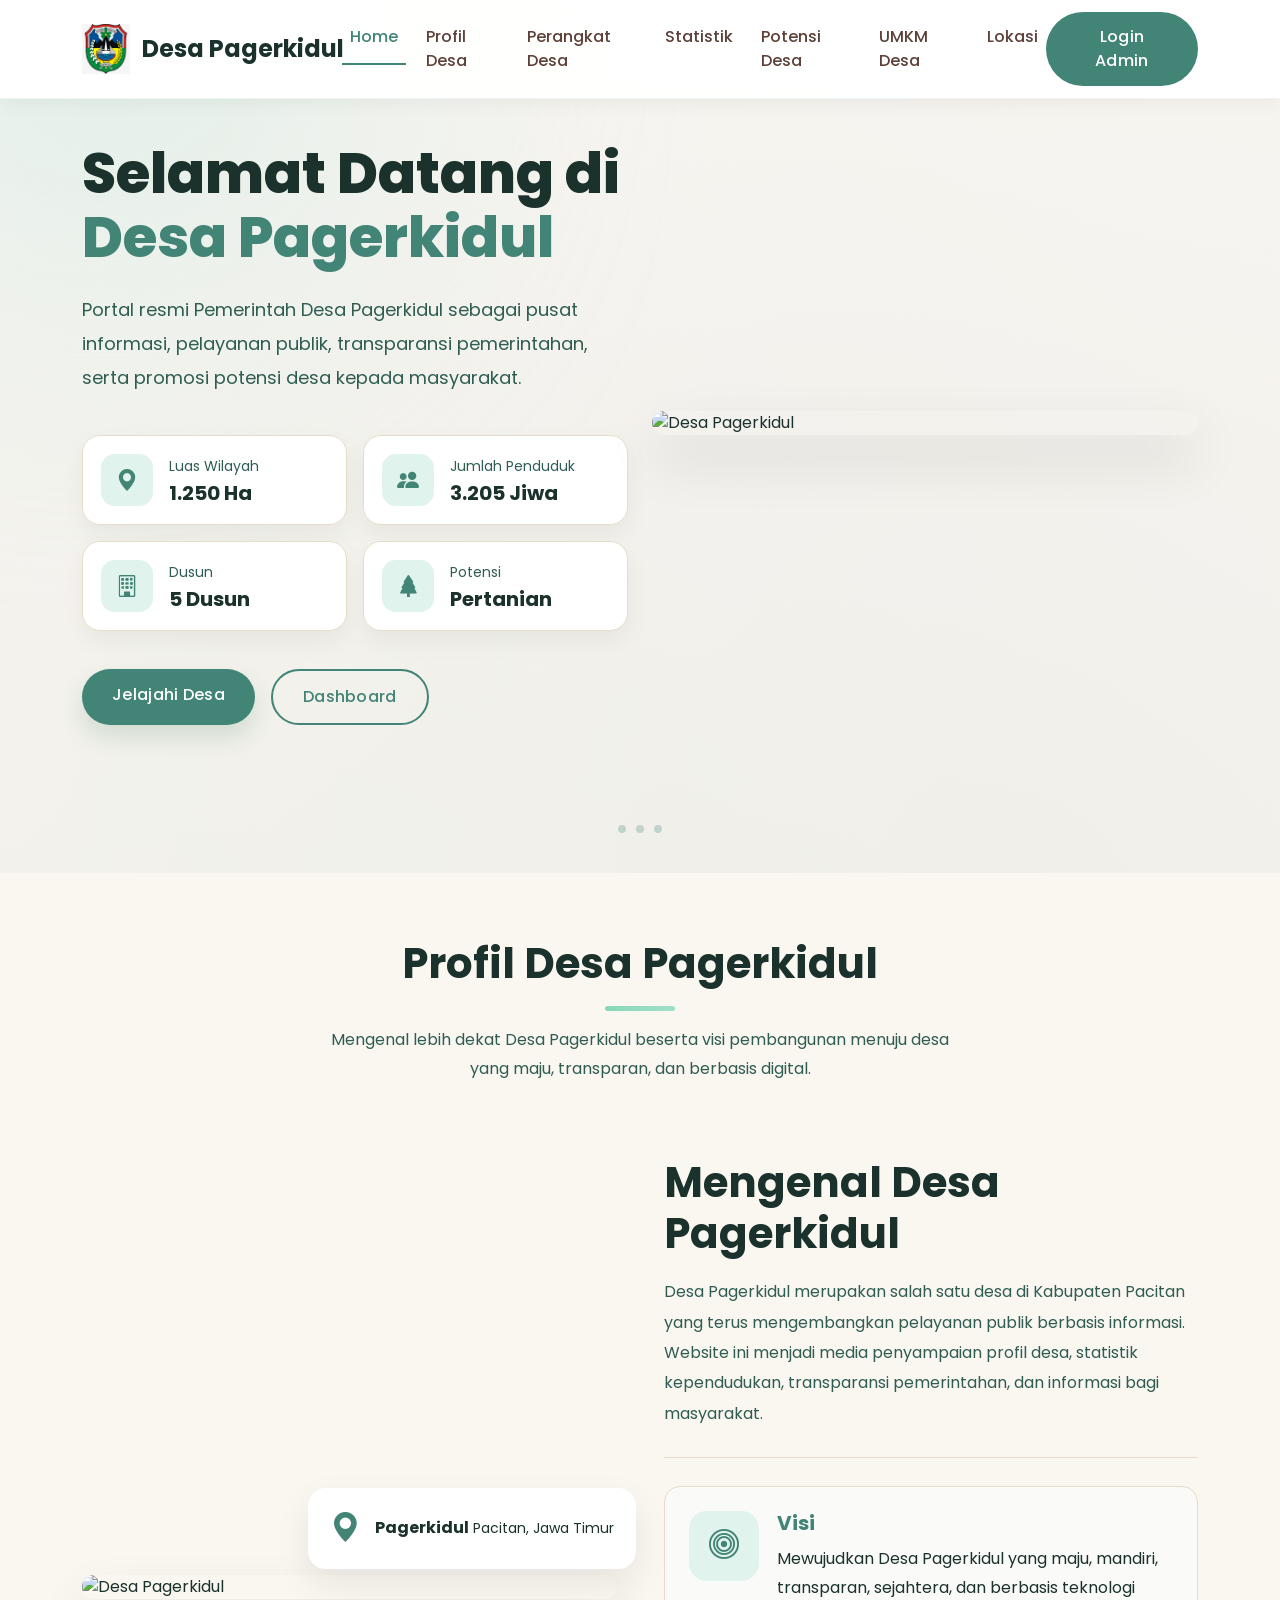
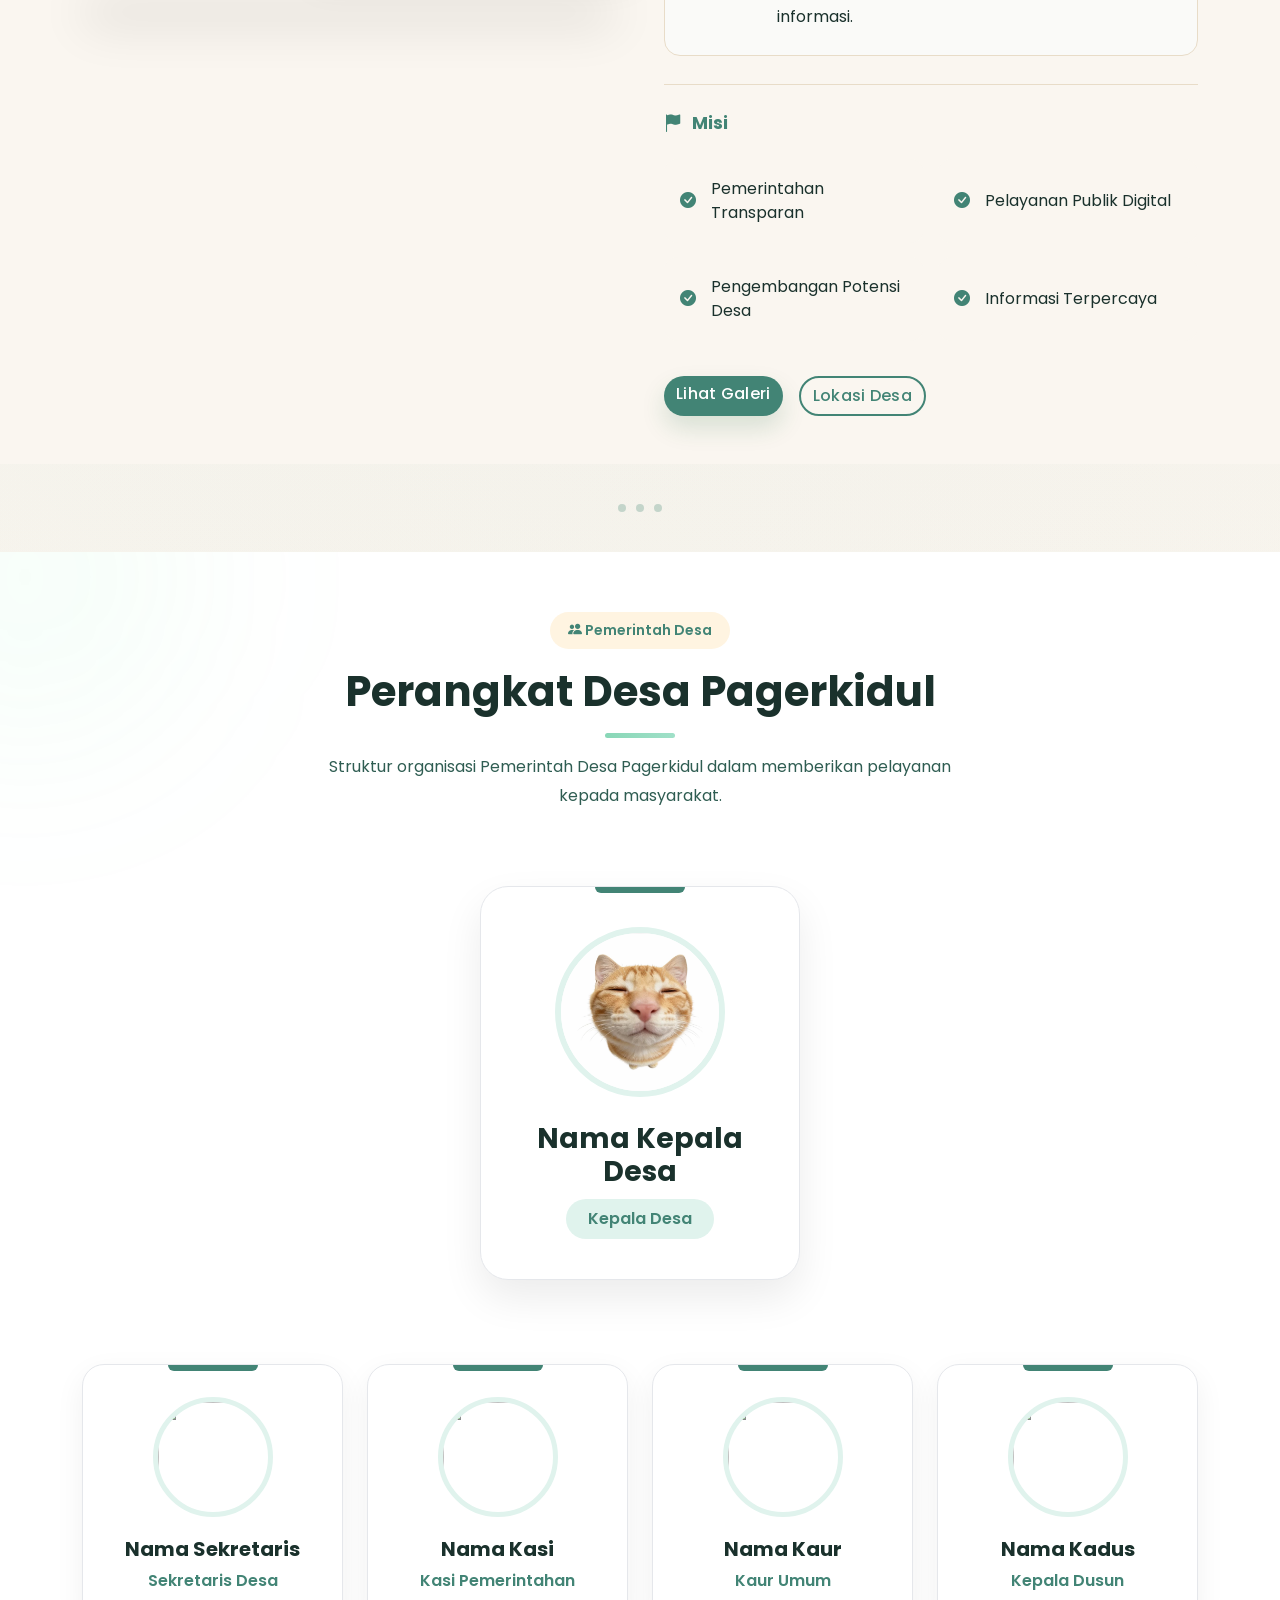
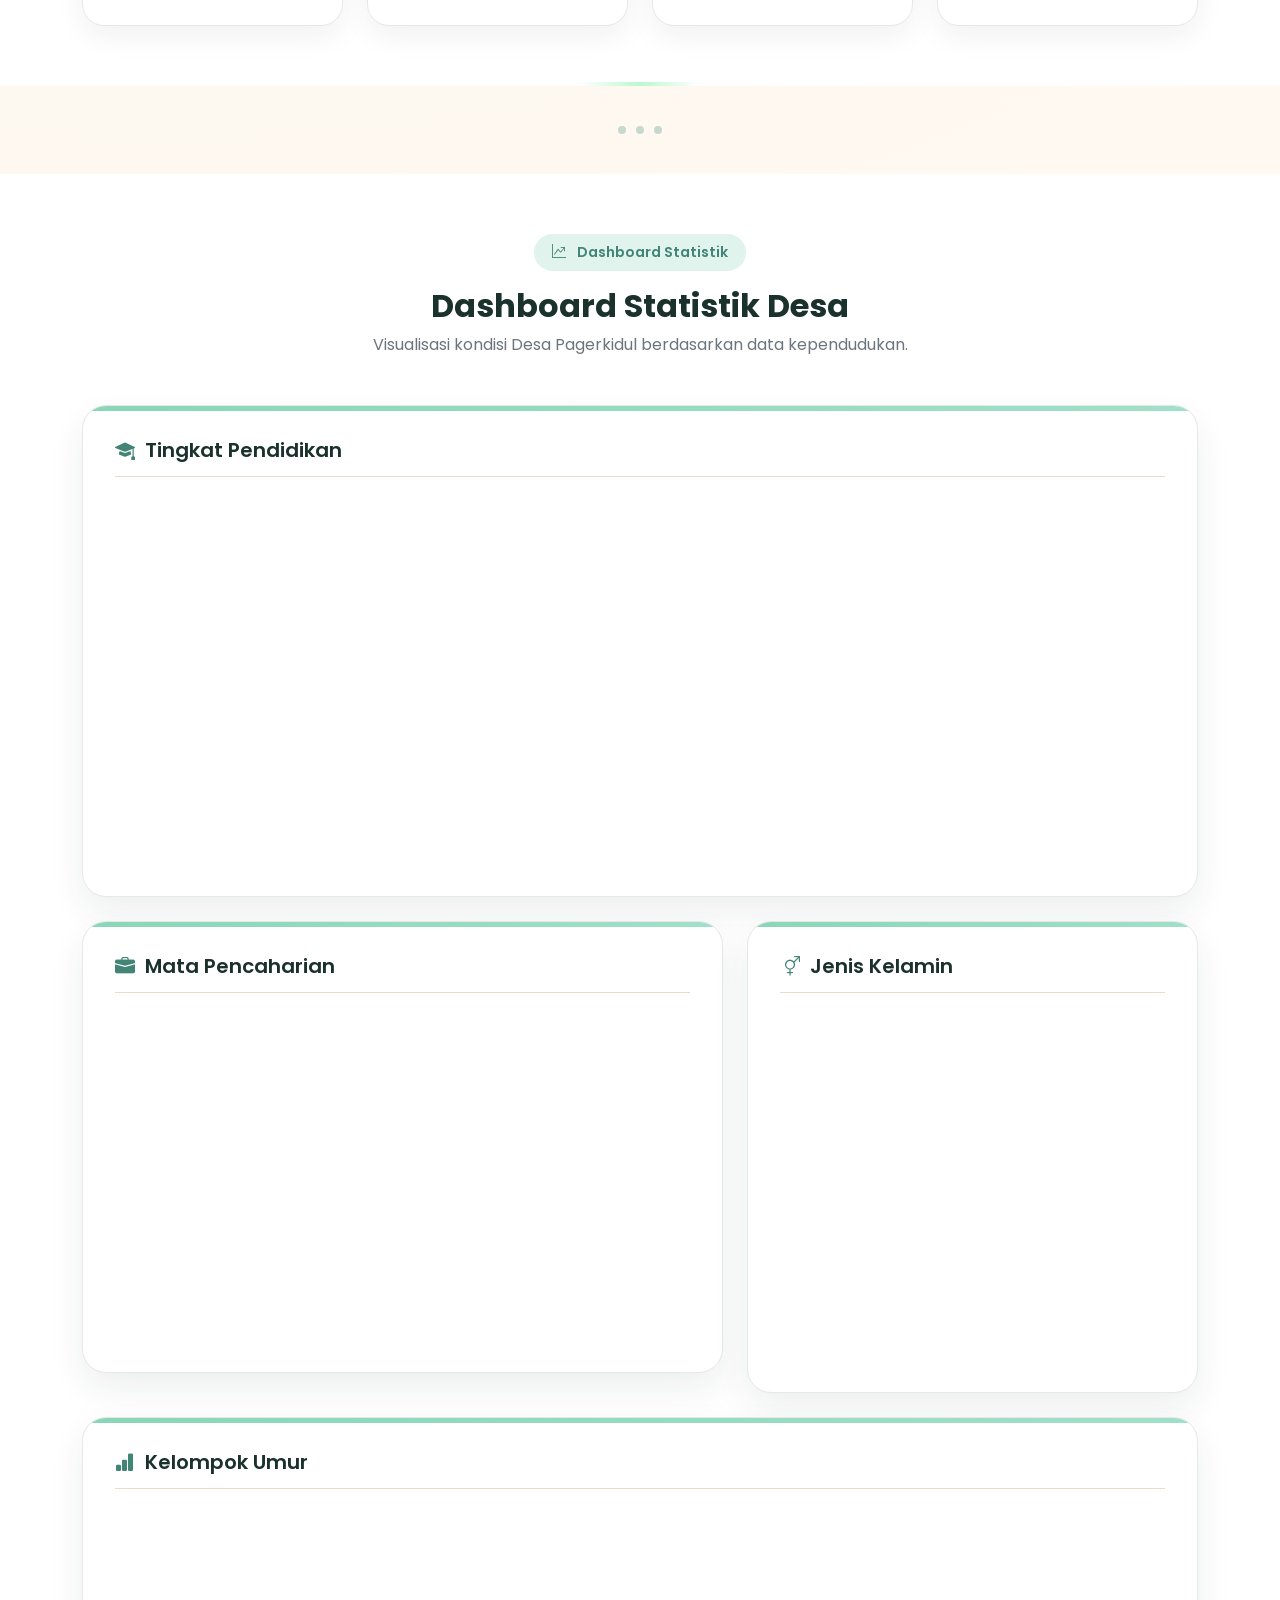
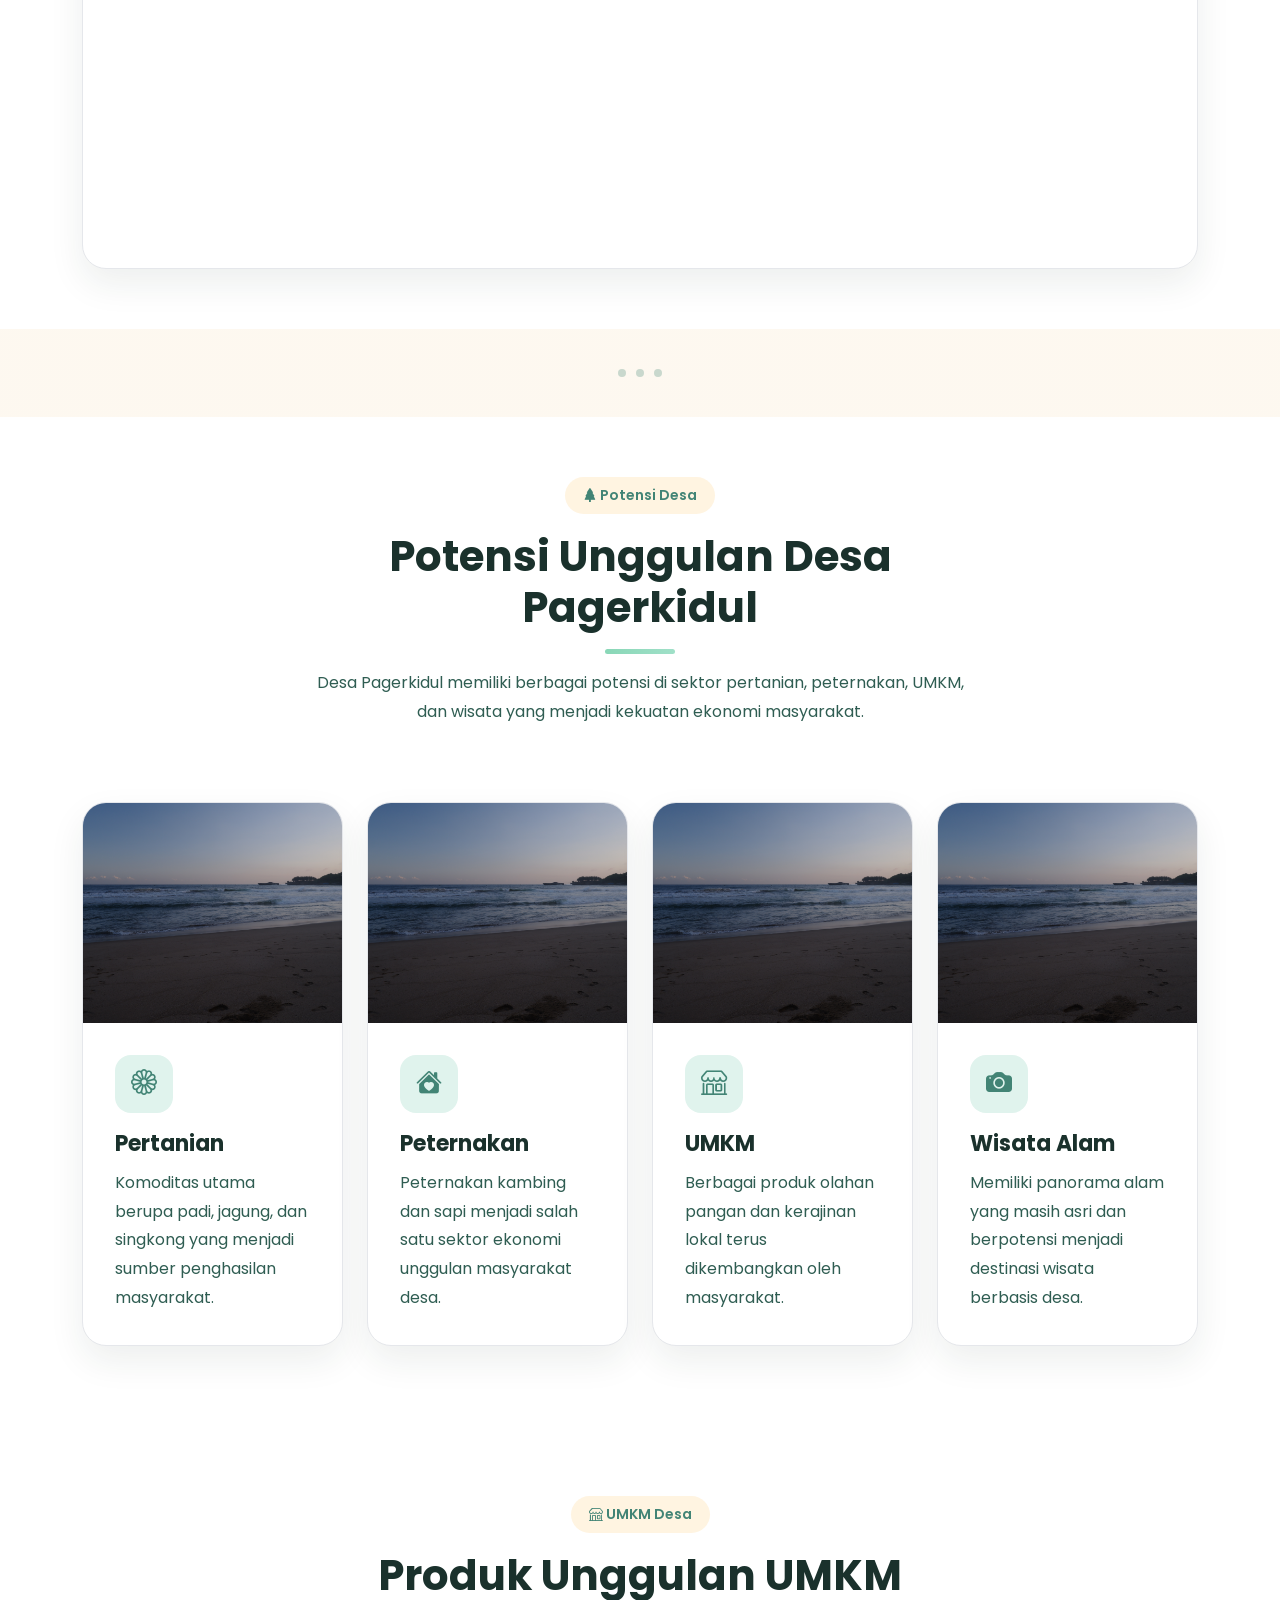
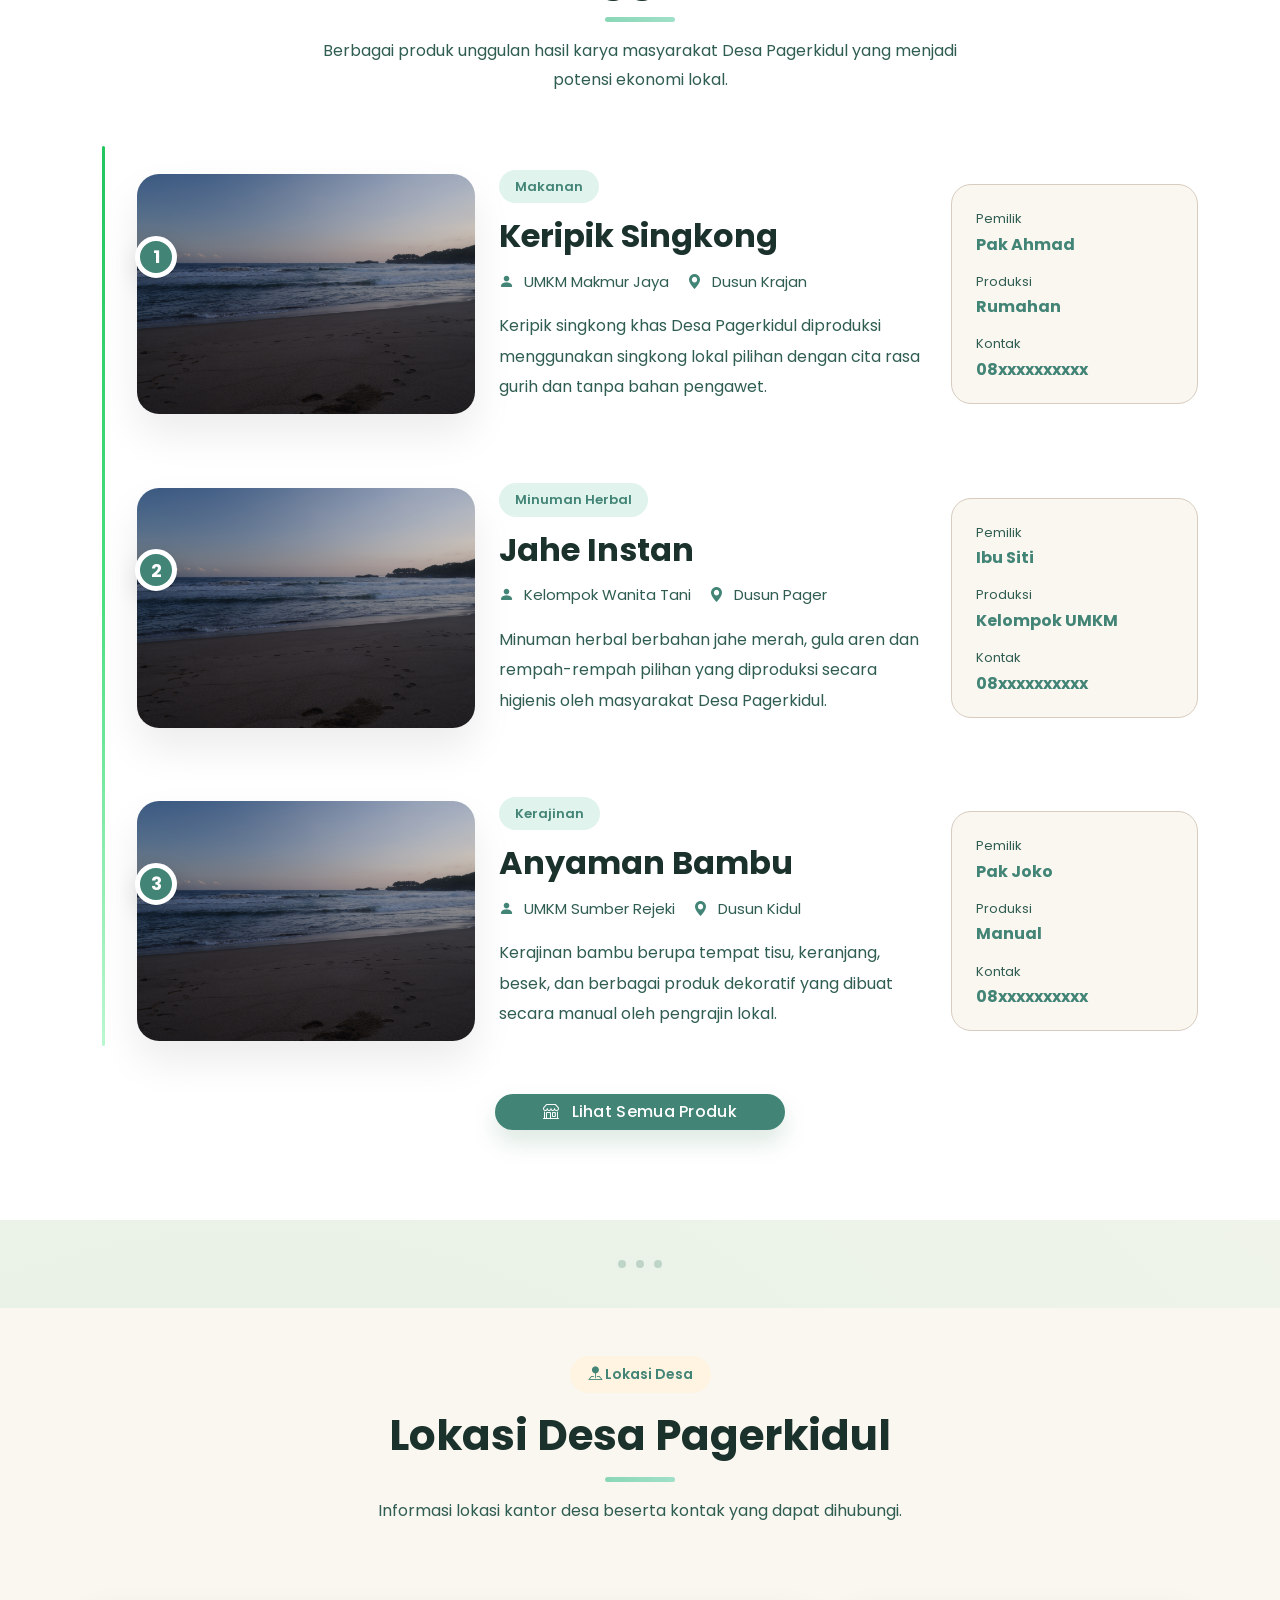
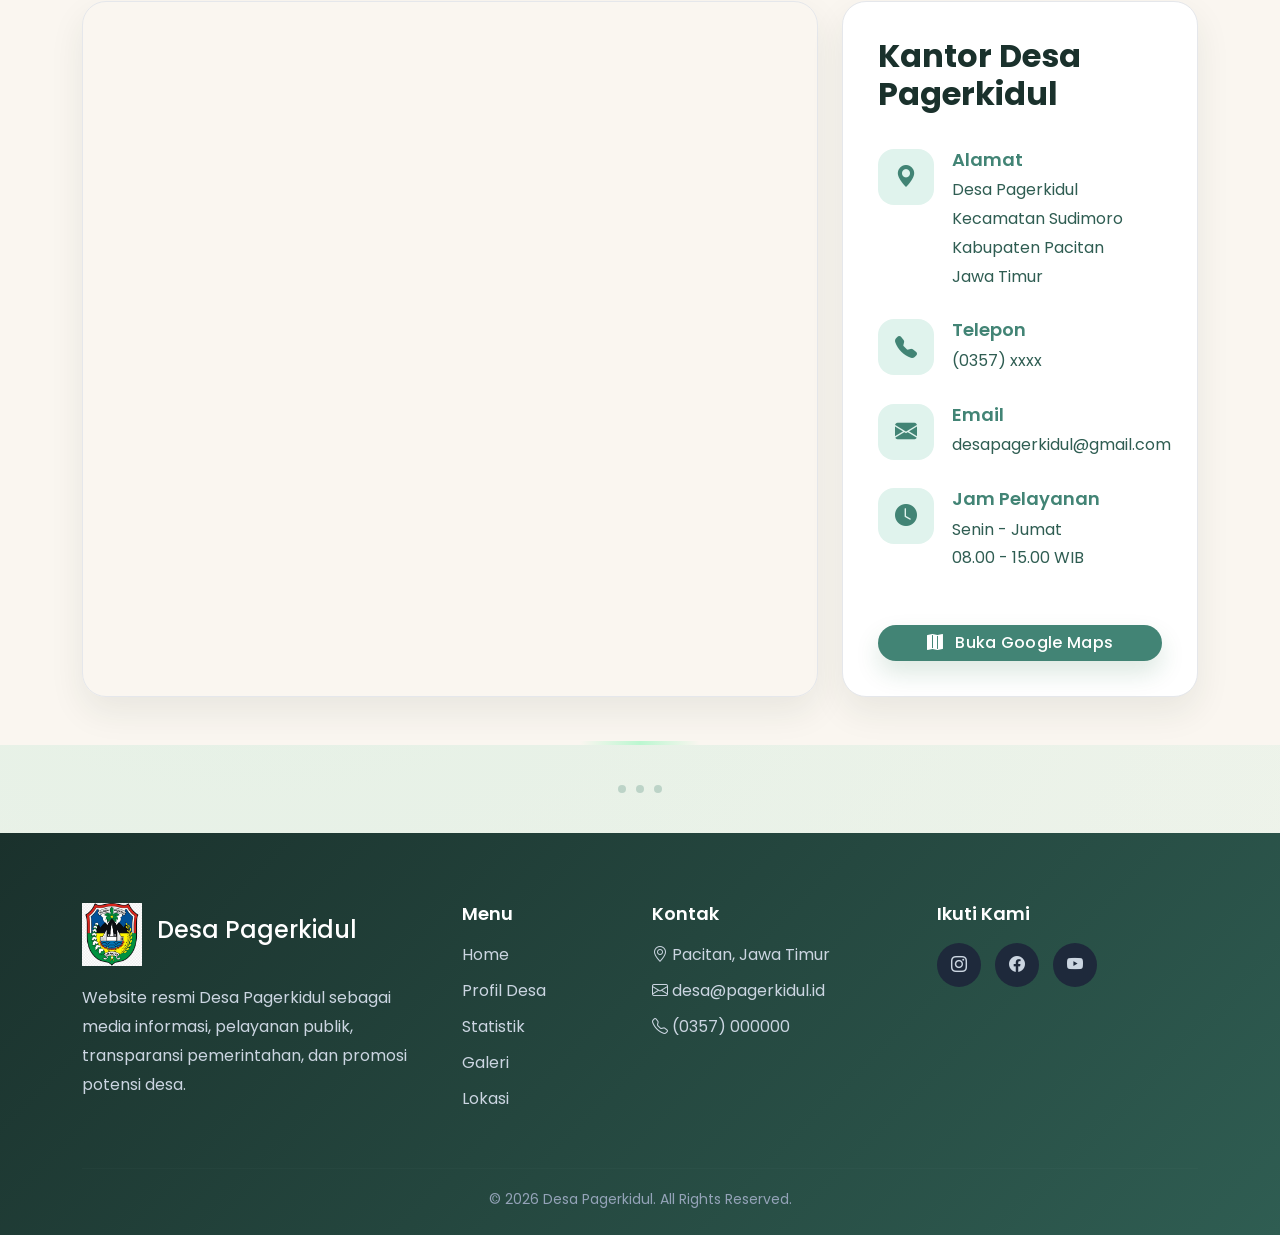
==== index.html @ 9e0d0ce2 "Backup sebelum redesign" ====
<!DOCTYPE html>
<html lang="id">

<head>

    <meta charset="UTF-8">
    <meta name="viewport" content="width=device-width, initial-scale=1.0">

    <!-- Bootstrap -->
    <link href="https://cdn.jsdelivr.net/npm/bootstrap@5.3.7/dist/css/bootstrap.min.css" rel="stylesheet">

    <!-- Bootstrap Icons -->
    <link rel="stylesheet" href="https://cdn.jsdelivr.net/npm/bootstrap-icons@1.13.1/font/bootstrap-icons.min.css">

    <!-- Google Font -->
    <link href="https://fonts.googleapis.com/css2?family=Poppins:wght@300;400;500;600;700;800&display=swap"
        rel="stylesheet">

    <!-- AOS -->
    <link href="https://unpkg.com/aos@2.3.4/dist/aos.css" rel="stylesheet">

    <!-- CSS -->
    <link rel="stylesheet" href="assets/css/style.css">
    <!-- Leaflet  -->
    <link rel="stylesheet" href="https://unpkg.com/leaflet/dist/leaflet.css">
    <link rel="icon" href="assets/images/logo-pacitan.jpg">
    <link rel="stylesheet" href="https://cdn.jsdelivr.net/npm/glightbox/dist/css/glightbox.min.css">


</head>

<script src="https://cdn.jsdelivr.net/npm/glightbox/dist/js/glightbox.min.js"></script>

<body>

    <!-- ===========================
            NAVBAR
    ============================ -->

    <nav class="navbar navbar-expand-lg fixed-top">

        <div class="container">

            <a class="navbar-brand" href="#home">

                <img src="assets/images/logo-pacitan.jpg" alt="Logo Desa">

                <span>Desa Pagerkidul</span>

            </a>

            <button class="navbar-toggler" type="button" data-bs-toggle="collapse" data-bs-target="#navbarMenu">

                <span class="navbar-toggler-icon"></span>

            </button>

            <div class="collapse navbar-collapse" id="navbarMenu">

                <ul class="navbar-nav mx-auto">

                    <li class="nav-item">

                        <a class="nav-link active" href="#home">

                            Home

                        </a>

                    </li>

                    <li class="nav-item">

                        <a class="nav-link" href="#profil">

                            Profil Desa

                        </a>

                    <li class="nav-item">
                        <a class="nav-link" href="#perangkat">
                            Perangkat Desa
                        </a>
                    </li>

                    </li>

                    <li class="nav-item">

                        <a class="nav-link" href="#statistik">

                            Statistik

                        </a>

                    </li>

                    <li class="nav-item">
                        <a class="nav-link" href="#potensi">
                            Potensi Desa
                        </a>
                    </li>

                    <li class="nav-item">
                        <a class="nav-link" href="#umkm">
                            UMKM Desa
                        </a>
                    </li>

                    <li class="nav-item">
                        <a class="nav-link" href="#lokasi">
                            Lokasi
                        </a>
                    </li>

                </ul>

                <a href="admin.html" class="btn btn-login" data-action="login">
 
                    Login Admin
 
                </a>



            </div>

        </div>

    </nav>

    <!-- ===========================
            HERO
    ============================ -->

    <section class="hero" id="home" data-aos="fade-up">

        <div class="container">

            <div class="row align-items-center gy-5">

                <div class="col-lg-6">

                    <h1>
                        Selamat Datang di
                        <span>Desa Pagerkidul</span>
                    </h1>

                    <p>
                        Portal resmi Pemerintah Desa Pagerkidul sebagai pusat informasi,
                        pelayanan publik, transparansi pemerintahan, serta promosi potensi
                        desa kepada masyarakat.
                    </p>

                    <div class="row g-3 mt-4">

                        <div class="col-6">
                            <div class="hero-info-card">
                                <i class="bi bi-geo-alt-fill"></i>
                                <div>
                                    <small>Luas Wilayah</small>
                                    <h5>1.250 Ha</h5>
                                </div>
                            </div>
                        </div>

                        <div class="col-6">
                            <div class="hero-info-card">
                                <i class="bi bi-people-fill"></i>
                                <div>
                                    <small>Jumlah Penduduk</small>
                                    <h5>3.205 Jiwa</h5>
                                </div>
                            </div>
                        </div>

                        <div class="col-6">
                            <div class="hero-info-card">
                                <i class="bi bi-building"></i>
                                <div>
                                    <small>Dusun</small>
                                    <h5>5 Dusun</h5>
                                </div>
                            </div>
                        </div>

                        <div class="col-6">
                            <div class="hero-info-card">
                                <i class="bi bi-tree-fill"></i>
                                <div>
                                    <small>Potensi</small>
                                    <h5>Pertanian</h5>
                                </div>
                            </div>
                        </div>

                    </div>

                    <div class="hero-button">

                        <a href="#profil" class="btn btn-success">
                            Jelajahi Desa
                        </a>

                        <a href="#statistik" class="btn btn-outline-success">
                            Dashboard
                        </a>

                    </div>


                </div>

                <div class="col-lg-6">

                    <div class="hero-image-wrapper">

                        <img src="assets/images/desa.jpg" class="hero-image" alt="Desa Pagerkidul">

                    </div>

                </div>


            </div>

        </div>

    </section>

    <!-- SECTION DIVIDER -->
    <div class="divider-minimal">
        <span class="divider-dot-subtle"></span>
        <span class="divider-dot-subtle"></span>
        <span class="divider-dot-subtle"></span>
    </div>

    <!-- ==========================
     PROFIL DESA
========================== -->

    <section class="about py-5" id="profil">

        <div class="container">

            <div class="section-title" data-aos="fade-up">
                <h2>Profil Desa Pagerkidul</h2>
                <p>
                    Mengenal lebih dekat Desa Pagerkidul beserta visi pembangunan
                    menuju desa yang maju, transparan, dan berbasis digital.
                </p>
            </div>

            <div class="row align-items-center g-5">

                <!-- FOTO -->
                <div class="col-lg-6" data-aos="fade-right">

                    <div class="about-image-wrapper">

                        <img src="assets/images/desa.jpg" class="about-image" alt="Desa Pagerkidul">

                        <div class="about-floating-card">

                            <i class="bi bi-geo-alt-fill"></i>

                            <div>
                                <strong>Pagerkidul</strong>
                                <small>Pacitan, Jawa Timur</small>
                            </div>

                        </div>

                    </div>

                </div>

                <!-- CONTENT -->
                <div class="col-lg-6">


                    <h2 class="about-title">
                        Mengenal Desa Pagerkidul
                    </h2>

                    <p class="about-desc">
                        Desa Pagerkidul merupakan salah satu desa di Kabupaten Pacitan
                        yang terus mengembangkan pelayanan publik berbasis informasi.
                        Website ini menjadi media penyampaian profil desa, statistik
                        kependudukan, transparansi pemerintahan, dan informasi bagi
                        masyarakat.
                    </p>

                    <div class="about-divider"></div>

                    <div class="vision-box">

                        <div class="icon-box">
                            <i class="bi bi-bullseye"></i>
                        </div>

                        <div>

                            <h5>Visi</h5>

                            <p>
                                Mewujudkan Desa Pagerkidul yang maju, mandiri,
                                transparan, sejahtera, dan berbasis teknologi informasi.
                            </p>

                        </div>

                    </div>

                    <div class="about-divider"></div>

                    <h5 class="mission-title">
                        <i class="bi bi-flag-fill"></i>
                        Misi
                    </h5>

                    <div class="mission-list">

                        <div class="mission-item">
                            <i class="bi bi-check-circle-fill"></i>
                            Pemerintahan Transparan
                        </div>

                        <div class="mission-item">
                            <i class="bi bi-check-circle-fill"></i>
                            Pelayanan Publik Digital
                        </div>

                        <div class="mission-item">
                            <i class="bi bi-check-circle-fill"></i>
                            Pengembangan Potensi Desa
                        </div>

                        <div class="mission-item">
                            <i class="bi bi-check-circle-fill"></i>
                            Informasi Terpercaya
                        </div>

                    </div>

                    <div class="about-buttons">

                        <a href="#galeri" class="btn btn-success">
                            Lihat Galeri
                        </a>

                        <a href="#lokasi" class="btn btn-outline-success">
                            Lokasi Desa
                        </a>

                    </div>

                </div>

            </div>

        </div>

    </section> 

    <!-- SECTION DIVIDER -->
    <div class="divider-minimal">
        <span class="divider-dot-subtle"></span>
        <span class="divider-dot-subtle"></span>
        <span class="divider-dot-subtle"></span>
    </div>

    <!-- ===========================
        PERANGKAT DESA
    =========================== -->

    <section class="officials" id="perangkat">

        <div class="container">

            <div class="section-title" data-aos="fade-up">
                <span class="section-badge">
                    <i class="bi bi-people-fill"></i>
                    Pemerintah Desa
                </span>
                <h2>Perangkat Desa Pagerkidul</h2>
                <p>
                    Struktur organisasi Pemerintah Desa Pagerkidul dalam
                    memberikan pelayanan kepada masyarakat.
                </p>
            </div>

            <!-- Kepala Desa -->

            <div class="chief-wrapper" data-aos="zoom-in">

                <div class="chief-card">

                    <img src="assets/images/foto.jpg" alt="Kepala Desa">

                    <h3>Nama Kepala Desa</h3>

                    <span>Kepala Desa</span>

                </div>

            </div>

            <!-- Perangkat -->

            <div class="row g-4 mt-2">

                <div class="col-lg-3 col-md-6">

                    <div class="staff-card" data-aos="fade-up">

                        <img src="assets/images/sekdes.jpg" alt="">

                        <h5>Nama Sekretaris</h5>

                        <span>Sekretaris Desa</span>

                    </div>

                </div>

                <div class="col-lg-3 col-md-6">

                    <div class="staff-card" data-aos="fade-up" data-aos-delay="100">

                        <img src="assets/images/kasi.jpg" alt="">

                        <h5>Nama Kasi</h5>

                        <span>Kasi Pemerintahan</span>

                    </div>

                </div>

                <div class="col-lg-3 col-md-6">

                    <div class="staff-card" data-aos="fade-up" data-aos-delay="200">

                        <img src="assets/images/kaur.jpg" alt="">

                        <h5>Nama Kaur</h5>

                        <span>Kaur Umum</span>

                    </div>

                </div>

                <div class="col-lg-3 col-md-6">

                    <div class="staff-card" data-aos="fade-up" data-aos-delay="300">

                        <img src="assets/images/kadus.jpg" alt="">

                        <h5>Nama Kadus</h5>

                        <span>Kepala Dusun</span>

                    </div>

                </div>

            </div>

        </div>

    </section> 

    <!-- SECTION DIVIDER -->
    <div class="divider-minimal">
        <span class="divider-dot-subtle"></span>
        <span class="divider-dot-subtle"></span>
        <span class="divider-dot-subtle"></span>
    </div>

    <!-- ===========================
        DASHBOARD STATISTIK
=========================== -->

    <section class="dashboard" id="statistik" data-aos="fade-up">

        <div class="container">

            <div class="text-center mb-5">

                <span class="section-badge">
                    <i class="bi bi-graph-up-arrow me-2"></i>
                    Dashboard Statistik
                </span>

                <h2 class="mt-3 fw-bold">

                    Dashboard Statistik Desa

                </h2>

                <p class="text-secondary">

                    Visualisasi kondisi Desa Pagerkidul berdasarkan data kependudukan.

                </p>

            </div>

            <div class="row g-4">

                <!-- Pendidikan -->
                <div class="col-12">
                    <div class="chart-card chart-large">

                        <h4>
                            <i class="bi bi-mortarboard-fill"></i>
                            Tingkat Pendidikan
                        </h4>

                        <canvas id="pendidikanChart"></canvas>

                    </div>
                </div>

                <!-- Pekerjaan -->
                <div class="col-lg-7">
                    <div class="chart-card">

                        <h4>
                            <i class="bi bi-briefcase-fill"></i>
                            Mata Pencaharian
                        </h4>

                        <canvas id="pekerjaanChart"></canvas>

                    </div>
                </div>

                <!-- Gender -->
                <div class="col-lg-5">
                    <div class="chart-card chart-donut">

                        <h4>
                            <i class="bi bi-gender-ambiguous"></i>
                            Jenis Kelamin
                        </h4>

                        <canvas id="genderChart"></canvas>

                    </div>
                </div>

                <!-- Umur -->
                <div class="col-12">
                    <div class="chart-card">

                        <h4>
                            <i class="bi bi-bar-chart-fill"></i>
                            Kelompok Umur
                        </h4>

                        <canvas id="umurChart"></canvas>

                    </div>
                </div>

            </div>

        </div>

    </section> 

    <!-- SECTION DIVIDER -->
    <div class="divider-minimal">
        <span class="divider-dot-subtle"></span>
        <span class="divider-dot-subtle"></span>
        <span class="divider-dot-subtle"></span>
    </div>

    <!-- ===========================
     POTENSI DESA
=========================== -->

    <section class="gallery" id="potensi" data-aos="fade-up">

        <div class="container">

            <div class="section-title">

                <span class="section-badge">
                    <i class="bi bi-tree-fill"></i>
                    Potensi Desa
                </span>

                <h2>Potensi Unggulan Desa Pagerkidul</h2>

                <p>
                    Desa Pagerkidul memiliki berbagai potensi di sektor pertanian, peternakan,
                    UMKM, dan wisata yang menjadi kekuatan ekonomi masyarakat.
                </p>

            </div>

            <div class="row g-4">

                <!-- Potensi 1 -->
                <div class="col-lg-3 col-md-6">

                    <div class="potensi-card">

                        <img src="assets/images/desa.JPG" alt="Pertanian">

                        <div class="potensi-content">

                            <div class="potensi-icon">
                                <i class="bi bi-flower1"></i>
                            </div>

                            <h4>Pertanian</h4>

                            <p>
                                Komoditas utama berupa padi, jagung, dan singkong yang menjadi
                                sumber penghasilan masyarakat.
                            </p>

                        </div>

                    </div>

                </div>

                <!-- Potensi 2 -->
                <div class="col-lg-3 col-md-6">

                    <div class="potensi-card">

                        <img src="assets/images/desa.JPG" alt="Peternakan">

                        <div class="potensi-content">

                            <div class="potensi-icon">
                                <i class="bi bi-house-heart-fill"></i>
                            </div>

                            <h4>Peternakan</h4>

                            <p>
                                Peternakan kambing dan sapi menjadi salah satu sektor ekonomi
                                unggulan masyarakat desa.
                            </p>

                        </div>

                    </div>

                </div>

                <!-- Potensi 3 -->
                <div class="col-lg-3 col-md-6">

                    <div class="potensi-card">

                        <img src="assets/images/desa.JPG" alt="UMKM">

                        <div class="potensi-content">

                            <div class="potensi-icon">
                                <i class="bi bi-shop"></i>
                            </div>

                            <h4>UMKM</h4>

                            <p>
                                Berbagai produk olahan pangan dan kerajinan lokal terus
                                dikembangkan oleh masyarakat.
                            </p>

                        </div>

                    </div>

                </div>

                <!-- Potensi 4 -->
                <div class="col-lg-3 col-md-6">

                    <div class="potensi-card">

                        <img src="assets/images/desa.JPG" alt="Wisata">

                        <div class="potensi-content">

                            <div class="potensi-icon">
                                <i class="bi bi-camera-fill"></i>
                            </div>

                            <h4>Wisata Alam</h4>

                            <p>
                                Memiliki panorama alam yang masih asri dan berpotensi menjadi
                                destinasi wisata berbasis desa.
                            </p>

                        </div>

                    </div>

                </div>

            </div>

        </div> 

    </section>

    <!-- ==========================================
        UMKM SHOWCASE
=========================================== -->

        <section class="umkm-showcase" id="umkm" data-aos="fade-up">

            <div class="container">

                <div class="section-title">

                    <span class="section-badge">
                        <i class="bi bi-shop"></i>
                        UMKM Desa
                    </span>

                    <h2>Produk Unggulan UMKM</h2>

                    <p>
                        Berbagai produk unggulan hasil karya masyarakat
                        Desa Pagerkidul yang menjadi potensi ekonomi lokal.
                    </p>

                </div>

                <div class="umkm-timeline">

                    <!-- ================= ITEM 1 ================= -->

                    <div class="umkm-item">

                        <div class="timeline-dot">
                            1
                        </div>

                        <div class="row align-items-center gy-4">

                            <div class="col-lg-4">

                                <img src="assets/images/desa.JPG" class="umkm-photo" alt="Keripik Singkong">

                            </div>

                            <div class="col-lg-5">

                                <span class="badge-category">
                                    Makanan
                                </span>

                                <h3>Keripik Singkong</h3>

                                <div class="umkm-meta">

                                    <span>

                                        <i class="bi bi-person-fill"></i>

                                        UMKM Makmur Jaya

                                    </span>

                                    <span>

                                        <i class="bi bi-geo-alt-fill"></i>

                                        Dusun Krajan

                                    </span>

                                </div>

                                <p>

                                    Keripik singkong khas Desa Pagerkidul
                                    diproduksi menggunakan singkong lokal
                                    pilihan dengan cita rasa gurih dan
                                    tanpa bahan pengawet.

                                </p>

                            </div>

                            <div class="col-lg-3">

                                <div class="owner-card">

                                    <div>

                                        <small>Pemilik</small>

                                        <h6>Pak Ahmad</h6>

                                    </div>

                                    <div>

                                        <small>Produksi</small>

                                        <h6>Rumahan</h6>

                                    </div>

                                    <div>

                                        <small>Kontak</small>

                                        <h6>08xxxxxxxxxx</h6>

                                    </div>

                                </div>

                            </div>

                        </div>

                    </div>

                    <!-- ================= ITEM 2 ================= -->

                    <div class="umkm-item">

                        <div class="timeline-dot">
                            2
                        </div>

                        <div class="row align-items-center gy-4">

                            <div class="col-lg-4">

                                <img src="assets/images/desa.JPG" class="umkm-photo" alt="Jahe Instan">

                            </div>

                            <div class="col-lg-5">

                                <span class="badge-category">
                                    Minuman Herbal
                                </span>

                                <h3>Jahe Instan</h3>

                                <div class="umkm-meta">

                                    <span>

                                        <i class="bi bi-person-fill"></i>

                                        Kelompok Wanita Tani

                                    </span>

                                    <span>

                                        <i class="bi bi-geo-alt-fill"></i>

                                        Dusun Pager

                                    </span>

                                </div>

                                <p>

                                    Minuman herbal berbahan jahe merah,
                                    gula aren dan rempah-rempah pilihan
                                    yang diproduksi secara higienis oleh
                                    masyarakat Desa Pagerkidul.

                                </p>

                            </div>

                            <div class="col-lg-3">

                                <div class="owner-card">

                                    <div>

                                        <small>Pemilik</small>

                                        <h6>Ibu Siti</h6>

                                    </div>

                                    <div>

                                        <small>Produksi</small>

                                        <h6>Kelompok UMKM</h6>

                                    </div>

                                    <div>

                                        <small>Kontak</small>

                                        <h6>08xxxxxxxxxx</h6>

                                    </div>

                                </div>

                            </div>

                        </div>

                    </div>

                    <!-- ================= ITEM 3 ================= -->

                    <div class="umkm-item">

                        <div class="timeline-dot">
                            3
                        </div>

                        <div class="row align-items-center gy-4">

                            <div class="col-lg-4">

                                <img src="assets/images/desa.JPG" class="umkm-photo" alt="Anyaman">

                            </div>

                            <div class="col-lg-5">

                                <span class="badge-category">
                                    Kerajinan
                                </span>

                                <h3>Anyaman Bambu</h3>

                                <div class="umkm-meta">

                                    <span>

                                        <i class="bi bi-person-fill"></i>

                                        UMKM Sumber Rejeki

                                    </span>

                                    <span>

                                        <i class="bi bi-geo-alt-fill"></i>

                                        Dusun Kidul

                                    </span>

                                </div>

                                <p>

                                    Kerajinan bambu berupa tempat tisu,
                                    keranjang, besek, dan berbagai
                                    produk dekoratif yang dibuat
                                    secara manual oleh pengrajin lokal.

                                </p>

                            </div>

                            <div class="col-lg-3">

                                <div class="owner-card">

                                    <div>

                                        <small>Pemilik</small>

                                        <h6>Pak Joko</h6>

                                    </div>

                                    <div>

                                        <small>Produksi</small>

                                        <h6>Manual</h6>

                                    </div>

                                    <div>

                                        <small>Kontak</small>

                                        <h6>08xxxxxxxxxx</h6>

                                    </div>

                                </div>

                            </div>

                        </div>

                    </div>

                </div>

                <div class="text-center mt-5">

                    <a href="#" class="btn btn-success px-5">

                        <i class="bi bi-shop me-2"></i>

                        Lihat Semua Produk

                    </a>

                </div>

            </div>

        </section> 

        <!-- SECTION DIVIDER -->
        <div class="divider-minimal">
            <span class="divider-dot-subtle"></span>
            <span class="divider-dot-subtle"></span>
            <span class="divider-dot-subtle"></span>
        </div>

        <section class="map-section py-5" id="lokasi">

            <div class="container">

                <div class="section-title">

                    <span class="section-badge">
                        <i class="bi bi-pin-map-fill"></i>
                        Lokasi Desa
                    </span>

                    <h2>Lokasi Desa Pagerkidul</h2>

                    <p>
                        Informasi lokasi kantor desa beserta kontak yang dapat dihubungi.
                    </p>

                </div>

                <div class="row g-4 align-items-stretch">

                    <!-- MAP -->

                    <div class="col-lg-8">

                        <div class="map-card">

                            <div id="map"></div>

                        </div>

                    </div>

                    <!-- INFO -->
                    <div class="col-lg-4">

                        <div class="info-card">

                            <h3>Kantor Desa Pagerkidul</h3>

                            <div class="info-item">

                                <div class="info-icon">
                                    <i class="bi bi-geo-alt-fill"></i>
                                </div>

                                <div class="info-content">
                                    <h6>Alamat</h6>
                                    <p>
                                        Desa Pagerkidul<br>
                                        Kecamatan Sudimoro<br>
                                        Kabupaten Pacitan<br>
                                        Jawa Timur
                                    </p>
                                </div>

                            </div>

                            <div class="info-item">

                                <div class="info-icon">
                                    <i class="bi bi-telephone-fill"></i>
                                </div>

                                <div class="info-content">
                                    <h6>Telepon</h6>
                                    <p>(0357) xxxx</p>
                                </div>

                            </div>

                            <div class="info-item">

                                <div class="info-icon">
                                    <i class="bi bi-envelope-fill"></i>
                                </div>

                                <div class="info-content">
                                    <h6>Email</h6>
                                    <p>desapagerkidul@gmail.com</p>
                                </div>

                            </div>

                            <div class="info-item">

                                <div class="info-icon">
                                    <i class="bi bi-clock-fill"></i>
                                </div>

                                <div class="info-content">
                                    <h6>Jam Pelayanan</h6>
                                    <p>
                                        Senin - Jumat<br>
                                        08.00 - 15.00 WIB
                                    </p>
                                </div>

                            </div>

                            <a href="https://www.google.com/maps?q=-8.235546364317507, 111.34908793723008"
                                target="_blank" class="btn btn-success w-100 mt-4">

                                <i class="bi bi-map-fill me-2"></i>
                                Buka Google Maps

                            </a>

                        </div>

                    </div>

                </div>

            </div>

        </section>

        <!-- SECTION DIVIDER -->
        <div class="divider-minimal">
            <span class="divider-dot-subtle"></span>
            <span class="divider-dot-subtle"></span>
            <span class="divider-dot-subtle"></span>
        </div>

        <!-- ===========================
        FOOTER
=========================== -->

        <footer class="footer">

            <div class="container">

                <div class="row gy-5">

                    <div class="col-lg-4">

                        <div class="footer-brand">

                            <img src="assets/images/logo-pacitan.jpg" class="footer-logo" alt="Logo">

                            <h4>Desa Pagerkidul</h4>

                        </div>

                        <p>

                            Website resmi Desa Pagerkidul sebagai media informasi,
                            pelayanan publik, transparansi pemerintahan,
                            dan promosi potensi desa.

                        </p>

                    </div>

                    <div class="col-lg-2">

                        <h5>Menu</h5>

                        <ul>

                            <li><a href="#home">Home</a></li>
                            <li><a href="#profil">Profil Desa</a></li>
                            <li><a href="#statistik">Statistik</a></li>
                            <li><a href="#galeri">Galeri</a></li>
                            <li><a href="#lokasi">Lokasi</a></li>

                        </ul>

                    </div>

                    <div class="col-lg-3">

                        <h5>Kontak</h5>

                        <ul>

                            <li>

                                <i class="bi bi-geo-alt"></i>

                                Pacitan, Jawa Timur

                            </li>

                            <li>

                                <i class="bi bi-envelope"></i>

                                desa@pagerkidul.id

                            </li>

                            <li>

                                <i class="bi bi-telephone"></i>

                                (0357) 000000

                            </li>

                        </ul>

                    </div>

                    <div class="col-lg-3">

                        <h5>Ikuti Kami</h5>

                        <div class="social">

                            <a href="#"><i class="bi bi-instagram"></i></a>

                            <a href="#"><i class="bi bi-facebook"></i></a>

                            <a href="#"><i class="bi bi-youtube"></i></a>
                        </div>

                    </div>

                </div>

                <hr>

                <div class="copyright">

                    © 2026 Desa Pagerkidul. All Rights Reserved.

                </div>

            </div>

        </footer>

        <!-- ===========================
        JAVASCRIPT
=========================== -->

        <script src="https://cdn.jsdelivr.net/npm/bootstrap@5.3.7/dist/js/bootstrap.bundle.min.js"></script>

        <script src="https://cdn.jsdelivr.net/npm/chart.js"></script>

        <script src="https://unpkg.com/aos@2.3.4/dist/aos.js"></script>

        <script src="https://unpkg.com/leaflet/dist/leaflet.js"></script>

        <script>

            AOS.init({

                duration: 800,

                once: true,

                offset: 100

            });

        </script>
        <script>
            window.addEventListener("load", () => {
                if (window.location.hash) {
                    const target = document.querySelector(window.location.hash);

                    if (target) {
                        setTimeout(() => {
                            window.scrollTo({
                                top: target.offsetTop - 90,
                                behavior: "smooth"
                            });
                        }, 100);
                    }
                }
            });
        </script>

        <script src="assets/js/script.js"></script>
        <script src="assets/js/admin-login-ui.js"></script>


</body>

</html>
---- assets/css/style.css ----
/* =====================================================
   ROOT
===================================================== */

:root {
    --primary: #428475;
    --primary-dark: #2F5D52;
    --primary-light: #89D7B7;

    --accent: #89D7B7;
    --accent-light: #A0E0C8;

    --secondary: #FFF4E1;

    --text: #1A312C;
    --text-light: #2F5D52;

    --background: #F9F6F0;

    --border: #E8DCC8;

    --shadow: 0 15px 35px rgba(26, 49, 44, .08);

    --radius: 22px;
}


/* =====================================================
   RESET
===================================================== */

* {
    margin: 0;
    padding: 0;
    box-sizing: border-box;
}

html {
    scroll-behavior: smooth;
}

body {

    font-family: 'Poppins', sans-serif;
    color: var(--text);
    overflow-x: hidden;

    background:
        radial-gradient(circle at 15% 15%, rgba(66, 132, 117, .06), transparent 28%),
        radial-gradient(circle at 85% 10%, rgba(26, 49, 44, .04), transparent 25%),
        radial-gradient(circle at 20% 90%, rgba(137, 215, 183, .2), transparent 30%),
        linear-gradient(180deg,
            #FFFBF7 0%,
            #FFF9F0 40%,
            #F9F6F0 100%);

}

img {
    display: block;
    max-width: 100%;
    transition: .35s;
}

.hero-image,
.about-image,
.gallery-item img {
    will-change: transform;
}

a {

    text-decoration: none;

}

section {
    padding: 60px 0;
    position: relative;
    overflow: hidden;
    z-index: 1;
}

section::before {

    content: "";

    position: absolute;

    width: 350px;
    height: 350px;

    border-radius: 50%;

    background: rgba(74, 222, 128, .05);

    filter: blur(90px);

    top: -150px;
    right: -150px;

    pointer-events: none;

}

section:nth-child(even)::before {

    left: -150px;
    right: auto;

}


/* =====================================================
   SECTION TITLE
===================================================== */

.section-title {
    text-align: center;
    margin-bottom: 75px;
    max-width: 720px;
    margin-left: auto;
    margin-right: auto;
}

.section-title h2::after {

    content: "";

    display: block;

    width: 70px;
    height: 5px;

    margin: 16px auto 0;

    border-radius: 999px;

    background: linear-gradient(90deg, var(--accent), var(--accent-light));

}

.section-title span {

    display: inline-block;
    padding: 8px 18px;

    border-radius: 999px;

    background: var(--secondary);

    color: var(--primary);

    font-size: 14px;
    font-weight: 600;

}

.section-title h2 {

    margin-top: 18px;

    font-size: 42px;
    font-weight: 700;

}

.section-title p {
    margin-top: 15px;
    color: var(--text-light);
    line-height: 1.8;
    max-width: 650px;
    margin-left: auto;
    margin-right: auto;
}


/* =====================================================
   NAVBAR
===================================================== */

.navbar {
    background: rgba(255, 255, 255, .94);
    backdrop-filter: blur(18px);
    padding: 12px 0;
    transition: .35s;
    box-shadow: 0 4px 18px rgba(0, 0, 0, .05);
    border-bottom: 1px solid rgba(66, 132, 117, .08);
}

.navbar.scrolled {

    background: #fff;

    padding: 8px 0;

    box-shadow: 0 10px 30px rgba(0, 0, 0, .08);

}

.navbar-brand {

    display: flex;
    align-items: center;
    gap: 12px;

    font-size: 1.5rem;
    font-weight: 700;

    color: var(--text) !important;

}

.navbar-brand img {

    width: 50px;
    height: 50px;
    object-fit: contain;

}

.navbar-nav {

    gap: 12px;

}

.nav-link {

    position: relative;

    color: #5D4037 !important;

    font-weight: 500;

    transition: .3s;

}

.nav-link:hover,
.nav-link.active {

    color: var(--primary) !important;

}

.nav-link::after {

    content: "";

    position: absolute;

    left: 0;
    bottom: -8px;

    width: 0;
    height: 2px;

    background: var(--primary);

    transition: .3s;

}

.nav-link:hover::after,
.nav-link.active::after {

    width: 100%;

}




/* =====================================================
   BUTTON
===================================================== */

.btn {

    border-radius: 999px;

    transition: .3s;

    font-weight: 500;

    letter-spacing: .3px;

}

.btn:hover {

    transform: translateY(-3px);

    box-shadow: 0 15px 28px rgba(0, 0, 0, .10);

}

.btn-success {

    background: var(--primary);
    border: none;
    box-shadow: 0 12px 25px rgba(22, 101, 52, .15);

}

.btn-success:hover {

    background: var(--primary-dark);

}

.btn-outline-success {

    border: 2px solid var(--primary);

    color: var(--primary);

}

.btn-outline-success:hover {

    background: var(--primary);

    color: #fff;

}

.btn-login {

    padding: 12px 28px;

    background: var(--primary);

    color: #fff;

}

.btn-login:hover {

    background: var(--primary-dark);

}


/* =====================================================
   HERO
===================================================== */

.hero {

    padding-top: 120px;
    padding-bottom: 60px;

    position: relative;
    overflow: hidden;

}

.hero::before {

    content: "";

    position: absolute;

    width: 500px;
    height: 500px;

    border-radius: 50%;

    background: #C5E8DF;

    filter: blur(140px);

    top: -220px;
    right: -180px;

    opacity: .5;

}

.hero::after {

    content: "";

    position: absolute;

    width: 380px;
    height: 380px;

    border-radius: 50%;

    background: #FFF4E1;

    filter: blur(120px);

    bottom: -180px;
    left: -120px;

    opacity: .5;

}

.hero .container {

    position: relative;
    z-index: 2;

}



.hero h1 {

    margin: 22px 0;

    font-size: 56px;

    font-weight: 800;

    line-height: 1.15;

}

.hero h1 span {

    color: var(--primary);

}

.hero p {

    max-width: 560px;

    font-size: 18px;

    line-height: 1.9;

    color: var(--text-light);

}

.hero-button {

    display: flex;

    gap: 16px;

    margin-top: 38px;

    flex-wrap: wrap;

}

.hero-button .btn {

    padding: 14px 30px;

}

@keyframes floatImage {

    0%,
    100% {
        transform: translateY(0);
    }

    50% {
        transform: translateY(-10px);
    }

}


/* HERO SMALL CARD */

.hero-info-card {

    display: flex;

    align-items: center;

    gap: 16px;

    background: #fff;

    border-radius: 18px;

    padding: 18px;

    border: 1px solid var(--border);

    box-shadow: 0 10px 24px rgba(0, 0, 0, .05);

    transition: .3s;

    height: 100%;

}

.hero-info-card:hover {

    transform: translateY(-6px);

}

.hero-info-card i {

    width: 52px;
    height: 52px;

    display: flex;
    align-items: center;
    justify-content: center;

    border-radius: 14px;

    background: #E0F3ED;

    color: #428475;

    font-size: 22px;

}

.hero-info-card small {

    display: block;

    color: var(--text-light);

}

.hero-info-card h5 {

    margin: 4px 0 0;

    font-weight: 700;

}


/* HERO IMAGE */

.hero-image-wrapper {

    position: relative;

}

.hero-image {

    width: 100%;

    border-radius: 28px;

    box-shadow: 0 25px 55px rgba(0, 0, 0, .12);
    animation: floatImage 5s ease-in-out infinite;

}



.hero-image:hover {

    filter: brightness(1.05);

}

.chart-card,
.staff-card,
.chief-card,
.info-card,
.map-card,
.gallery-item {
    transition: .35s;
}

.chart-card:hover,
.staff-card:hover,
.chief-card:hover,
.info-card:hover,
.map-card:hover,
.gallery-item:hover {
    transform: translateY(-8px);
    box-shadow: 0 24px 55px rgba(0, 0, 0, .12);
}

/* =====================================================
   DASHBOARD
===================================================== */

.dashboard {

    position: relative;

    overflow: hidden;

    background: #FFFFFF;

}

.dashboard::before {

    content: "";

    position: absolute;

    width: 380px;
    height: 380px;

    border-radius: 50%;

    background: #BBF7D0;

    filter: blur(130px);

    left: -180px;
    top: -120px;

    opacity: 0;

}

.dashboard::after {

    content: "";

    position: absolute;

    width: 320px;
    height: 320px;

    border-radius: 50%;

    background: #DCFCE7;

    filter: blur(120px);

    right: -120px;
    bottom: -120px;

    opacity: 0;

}

.dashboard .container {

    position: relative;
    z-index: 2;

}

.section-badge {

    display: inline-block;

    padding: 8px 18px;

    border-radius: 999px;

    background: #E0F3ED;

    color: #428475;

    font-size: 14px;
    font-weight: 600;

}

.chart-card {

    position: relative;

    background: #fff;

    border-radius: 24px;

    padding: 32px;

    border: 1px solid #E5E7EB;

    box-shadow: var(--shadow);

    overflow: hidden;

    transition: .3s;

}

.chart-card:hover {

    transform: translateY(-6px);

}

.chart-card::before {

    content: "";

    position: absolute;

    top: 0;
    left: 0;

    width: 100%;
    height: 5px;

    background: linear-gradient(90deg, var(--accent), var(--accent-light));

}

.chart-card h4 {

    display: flex;
    align-items: center;
    gap: 10px;

    margin-bottom: 20px;
    padding-bottom: 14px;

    border-bottom: 1px solid var(--border);

    font-size: 1.25rem;
    font-weight: 600;

}

.chart-card h4 i {

    color: var(--primary);

}

.chart-card canvas {

    width: 100% !important;
    height: 320px !important;

}

.chart-large canvas {

    height: 360px !important;

}

.chart-donut canvas {

    height: 340px !important;

}


/* =====================================================
   ABOUT
===================================================== */

.about {

    position: relative;

    overflow: hidden;

    background: #FAF6F0;

}

.about::before {

    content: "";

    position: absolute;

    width: 340px;
    height: 340px;

    background: #DCFCE7;

    border-radius: 50%;

    filter: blur(120px);

    left: -140px;
    top: -120px;

    opacity: 0;

}

.about::after {

    content: "";

    position: absolute;

    width: 280px;
    height: 280px;

    background: #BBF7D0;

    border-radius: 50%;

    filter: blur(120px);

    right: -120px;
    bottom: -120px;

    opacity: 0;

}

.about .container {

    position: relative;
    z-index: 2;

}

.about-image-wrapper {

    position: relative;

}

.about-image {

    width: 100%;

    border-radius: 28px;

    box-shadow: 0 25px 50px rgba(0, 0, 0, .12);

}

.about-floating-card {

    position: absolute;

    right: -20px;
    bottom: 30px;

    display: flex;
    align-items: center;
    gap: 15px;

    background: #fff;

    padding: 18px 22px;

    border-radius: 18px;

    box-shadow: var(--shadow);

}

.about-floating-card i {

    font-size: 30px;

    color: var(--primary);

}

.about-title {

    font-size: 42px;

    font-weight: 700;

    margin-bottom: 18px;

}

.about-desc {

    color: var(--text-light);

    line-height: 1.9;

}

.about-divider {

    width: 100%;
    height: 1px;

    background: var(--border);

    margin: 28px 0;

}

.vision-box {

    display: flex;

    gap: 18px;

    align-items: flex-start;

    background: #FAFAF8;

    border: 1px solid #E8DCC8;

    border-radius: 16px;

    padding: 24px;

    margin-bottom: 28px;

}

.icon-box {

    width: 70px;
    height: 70px;

    display: flex;
    justify-content: center;
    align-items: center;

    border-radius: 18px;

    background: #E0F3ED;

    flex-shrink: 0;

}

.icon-box i {

    font-size: 30px;

    color: var(--primary);

}

.vision-box h5 {

    color: var(--primary);

    font-weight: 700;

    margin-bottom: 10px;

}

.vision-box p {

    margin: 0;

    line-height: 1.8;

}

.mission-title {

    display: flex;

    align-items: center;

    gap: 10px;

    margin-bottom: 24px;

    margin-top: 20px;

    color: var(--primary);

    font-weight: 700;

    font-size: 1.1rem;

}

.mission-list {

    display: grid;

    grid-template-columns: 1fr 1fr;

    gap: 14px;

}

.mission-item {

    display: flex;

    align-items: center;

    gap: 15px;

    padding: 18px 16px;

    border-radius: 14px;

    background: #FAF6F0;

    transition: .3s;

}

.mission-item:hover {

    background: #E0F3ED;

    transform: translateX(6px);

}

.mission-item i {

    color: var(--primary);

}

.about-buttons {

    display: flex;

    gap: 16px;

    margin-top: 35px;

    flex-wrap: wrap;

}

/* =====================================================
   PERANGKAT DESA
===================================================== */

.officials {

    background: #FFFFFF;

}

.chief-wrapper {

    display: flex;

    justify-content: center;

    margin-bottom: 60px;

}

.chief-card {
    max-width: 320px;
    width: 100%;
    background: #fff;
    border-radius: 28px;
    padding: 40px 30px;
    text-align: center;
    border: 1px solid #E5E7EB;
    box-shadow: 0 18px 40px rgba(0, 0, 0, .08);
    transition: .35s;
    position: relative;
    margin-left: auto;
    margin-right: auto;
}

.chief-card::before,
.staff-card::before {

    content: "";

    position: absolute;

    top: 0;

    left: 50%;

    transform: translateX(-50%);

    width: 90px;

    height: 6px;

    border-radius: 0 0 10px 10px;

    background: var(--primary);

}

.chief-card:hover {

    transform: translateY(-8px);

}

.chief-card img {

    width: 170px;

    height: 170px;

    object-fit: cover;

    border-radius: 50%;

    border: 6px solid #E0F3ED;

    margin: 0 auto 25px;

}

.chief-card h3 {

    font-size: 28px;

    font-weight: 700;

    margin-bottom: 10px;

}

.chief-card span {

    display: inline-block;

    padding: 8px 22px;

    background: #E0F3ED;

    color: #428475;

    border-radius: 999px;

    font-weight: 600;

}

.staff-card {

    background: #fff;

    border-radius: 22px;

    padding: 32px;

    text-align: center;

    border: 1px solid #E5E7EB;

    box-shadow: 0 10px 30px rgba(0, 0, 0, .06);

    transition: .35s;

    height: 100%;

}

.staff-card:hover {

    transform: translateY(-8px);

    box-shadow: 0 20px 40px rgba(0, 0, 0, .10);

}

.staff-card img {

    width: 120px;

    height: 120px;

    object-fit: cover;

    border-radius: 50%;

    border: 5px solid #E0F3ED;

    margin: 0 auto 20px;

}

.staff-card h5 {

    margin-bottom: 8px;

    font-size: 20px;

    font-weight: 700;

}

.staff-card span {

    color: var(--primary);

    font-weight: 600;

}

/* ==========================================
   POTENSI DESA
========================================== */

.gallery {

    background: #FFFFFF;
    position: relative;
    overflow: hidden;

}

.gallery::before {

    content: "";
    position: absolute;

    width: 420px;
    height: 420px;

    background: #BBF7D0;

    border-radius: 50%;

    filter: blur(140px);

    top: -180px;
    right: -150px;

    opacity: 0;

}

.gallery::after {

    content: "";
    position: absolute;

    width: 320px;
    height: 320px;

    background: #DCFCE7;

    border-radius: 50%;

    filter: blur(120px);

    bottom: -120px;
    left: -120px;

    opacity: 0;

}

.gallery .container {

    position: relative;
    z-index: 2;

}

.potensi-card {

    background: #fff;

    border-radius: 24px;

    overflow: hidden;

    box-shadow: var(--shadow);

    border: 1px solid #E5E7EB;

    transition: .35s;

    height: 100%;

}

.potensi-card:hover {

    transform: translateY(-10px);

}

.potensi-card img {

    width: 100%;
    height: 220px;

    object-fit: cover;

}

.potensi-content {

    padding: 32px;

}

.potensi-icon {

    width: 58px;
    height: 58px;

    border-radius: 16px;

    background: #E0F3ED;

    color: #428475;

    display: flex;
    justify-content: center;
    align-items: center;

    font-size: 26px;

    margin-bottom: 18px;

}

.potensi-content h4 {

    font-size: 22px;

    font-weight: 700;

    margin-bottom: 12px;

}

.potensi-content p {

    color: var(--text-light);

    line-height: 1.8;

    margin: 0;

}



/* =====================================================
   UMKM SHOWCASE
===================================================== */

.umkm-showcase {

    background: #FFFFFF;

    position: relative;

    overflow: hidden;

    padding: 90px 0;

}

.umkm-showcase::before {

    content: "";

    position: absolute;

    width: 420px;
    height: 420px;

    background: #DCFCE7;

    border-radius: 50%;

    filter: blur(120px);

    top: -180px;
    right: -160px;

    opacity: 0;

}

.umkm-showcase::after {

    content: "";

    position: absolute;

    width: 320px;
    height: 320px;

    background: #BBF7D0;

    border-radius: 50%;

    filter: blur(110px);

    bottom: -120px;
    left: -120px;

    opacity: 0;

}

.umkm-showcase .container {

    position: relative;
    z-index: 2;

}


/* =======================
      TIMELINE
======================= */

.umkm-timeline {

    position: relative;

    padding-left: 55px;

}

.umkm-timeline::before {

    content: "";

    position: absolute;

    left: 20px;

    top: 0;

    bottom: 0;

    width: 3px;

    border-radius: 20px;

    background: linear-gradient(to bottom,
            #22C55E,
            #4ADE80,
            #BBF7D0);

}


/* =======================
      ITEM
======================= */

.umkm-item {

    position: relative;

    margin-bottom: 65px;

}

.umkm-item:last-child {

    margin-bottom: 0;

}

.timeline-dot {

    position: absolute;

    left: -2px;

    top: 90px;

    width: 42px;

    height: 42px;

    background: var(--primary);

    color: #fff;

    border-radius: 50%;

    display: flex;

    align-items: center;

    justify-content: center;

    font-weight: 700;

    font-size: 18px;

    border: 5px solid #fff;

    box-shadow: 0 10px 25px rgba(0, 0, 0, .12);

    z-index: 20;

}


/* =======================
      FOTO
======================= */

.umkm-photo {

    width: 100%;

    height: 240px;

    object-fit: cover;

    border-radius: 22px;

    transition: .45s;

    box-shadow: 0 20px 40px rgba(0, 0, 0, .08);

}

.umkm-item:hover .umkm-photo {

    transform: scale(1.04);

}


/* =======================
      BADGE
======================= */

.badge-category {

    display: inline-block;

    background: #E0F3ED;

    color: #428475;

    padding: 7px 16px;

    border-radius: 999px;

    font-size: 13px;

    font-weight: 600;

    margin-bottom: 14px;

}


/* =======================
      TEXT
======================= */

.umkm-item h3 {

    font-size: 32px;

    font-weight: 700;

    margin-bottom: 15px;

}

.umkm-item p {

    color: var(--text-light);

    line-height: 1.9;

}


/* =======================
      META
======================= */

.umkm-meta {

    display: flex;

    flex-wrap: wrap;

    gap: 18px;

    margin-bottom: 18px;

}

.umkm-meta span {

    color: #2F5D52;

    font-size: 15px;

}

.umkm-meta i {

    color: var(--primary);

    margin-right: 6px;

}


/* =======================
      OWNER CARD
======================= */

.owner-card {

    background: #FAF6F0;

    border: 1px solid #D7CCBF;

    border-radius: 20px;

    padding: 24px;

    transition: .35s;

    height: 100%;

}

.owner-card:hover {

    transform: translateY(-6px);

    box-shadow: 0 18px 35px rgba(0, 0, 0, .08);

}

.owner-card div {

    margin-bottom: 18px;

}

.owner-card div:last-child {

    margin-bottom: 0;

}

.owner-card small {

    display: block;

    color: #2F5D52;

    margin-bottom: 6px;

    font-size: 13px;

}

.owner-card h6 {

    margin: 0;

    color: var(--primary);

    font-weight: 700;

}


/* =======================
      HOVER
======================= */

.umkm-item {

    transition: .35s;

}

.umkm-item:hover {

    transform: translateX(8px);

}


/* =======================
      RESPONSIVE
======================= */

@media(max-width:992px) {

    .umkm-timeline {

        padding-left: 0;

    }

    .umkm-timeline::before {

        display: none;

    }

    .timeline-dot {

        display: none;

    }

    .owner-card {

        margin-top: 20px;

    }

    .umkm-item h3 {

        font-size: 28px;

    }

    .umkm-photo {

        height: 220px;

    }

}


@media(max-width:768px) {

    .umkm-meta {

        flex-direction: column;

        gap: 8px;

    }

    .umkm-item {

        margin-bottom: 50px;

    }

    .umkm-item h3 {

        font-size: 25px;

    }

}


@media(max-width:576px) {

    .umkm-photo {

        height: 200px;

    }

    .badge-category {

        font-size: 12px;

    }

    .umkm-item h3 {

        font-size: 22px;

    }

    .owner-card {

        padding: 18px;

    }

}

/* =====================================================
   MAP
===================================================== */

.map-section {

    position: relative;

    overflow: hidden;

    background: #FAF6F0;

}

.map-section::before {

    content: "";

    position: absolute;

    width: 280px;
    height: 280px;

    border-radius: 50%;

    background: #DCFCE7;

    filter: blur(110px);

    left: -120px;
    bottom: -120px;

    opacity: 0;

}

.map-section .container {

    position: relative;
    z-index: 2;

}

.map-card {

    height: 100%;

    border-radius: 24px;

    overflow: hidden;

    box-shadow: var(--shadow);

    border: 1px solid #E5E7EB;

}

#map {

    width: 100%;

    height: 100%;

    min-height: 520px;

}

.info-card {

    background: #fff;

    border-radius: 24px;

    padding: 35px;

    border: 1px solid #E5E7EB;

    box-shadow: var(--shadow);

    height: 100%;

}

.info-card h3 {

    font-size: 2rem;

    font-weight: 700;

    margin-bottom: 35px;

}

.info-item {

    display: flex;

    align-items: flex-start;

    gap: 18px;

    margin-bottom: 28px;

}

.info-icon {

    width: 56px;
    height: 56px;

    display: flex;

    align-items: center;
    justify-content: center;

    border-radius: 16px;

    background: #E0F3ED;

    flex-shrink: 0;

}

.info-icon i {

    color: var(--primary);

    font-size: 22px;

}

.info-content {

    flex: 1;

}

.info-content h6 {

    margin-bottom: 6px;

    font-size: 18px;

    font-weight: 600;

    color: var(--primary);

}

.info-content p {

    margin: 0;

    color: var(--text-light);

    line-height: 1.8;

}


/* =====================================================
   FOOTER
===================================================== */

.footer {

    background: linear-gradient(135deg, #1A312C, #2F5D52);

    color: #fff;

    padding: 70px 0 25px;

}


.footer-brand {

    display: flex;

    align-items: center;

    gap: 15px;

    margin-bottom: 18px;

}

.footer-logo {

    width: 60px;

}

.footer h5 {

    margin-bottom: 18px;

    font-size: 18px;

    font-weight: 600;

}

.footer p {

    color: #CBD5E1;

    line-height: 1.8;

}

.footer ul {

    list-style: none;

    padding: 0;

    margin: 0;

}

.footer li {

    margin-bottom: 12px;

    color: #CBD5E1;

}

.footer a {

    color: #CBD5E1;

    transition: .3s;

}

.footer a:hover {

    color: #fff;

}

.social {

    display: flex;

    gap: 14px;

}

.social a {

    width: 44px;
    height: 44px;

    display: flex;

    align-items: center;
    justify-content: center;

    border-radius: 50%;

    background: #1E293B;

    transition: .3s;

}

.social a:hover {

    background: var(--primary);

}

.footer hr {

    margin: 45px 0 20px;

    border-color: rgba(255, 255, 255, .08);

}

.copyright {

    text-align: center;

    color: #94A3B8;

    font-size: 14px;

}

/* =====================================================
   RESPONSIVE
===================================================== */

@media (max-width:992px) {

    .navbar-collapse {
        background: #fff;
        margin-top: 15px;
        padding: 20px;
        border-radius: 18px;
        box-shadow: 0 15px 35px rgba(0,0,0,0.1);
    }

    .navbar-nav {
        gap: 15px;
        text-align: center;
    }

    .btn-login {
        width: 100%;
        margin-top: 10px;
    }

    .hero {

        padding-top: 110px;

        text-align: center;

    }

    .hero h1 {
        font-size: 46px;
    }

    .hero p {

        max-width: 100%;

        margin: auto;

    }

    .hero-button {
        justify-content: center;
    }

    .about-title {
        font-size: 36px;
    }

    .umkm-timeline {
        padding-left: 0;
    }

    .umkm-timeline::before,
    .timeline-dot {
        display: none;
    }

    .owner-card {
        margin-top: 20px;
    }

    .umkm-item h3 {
        font-size: 28px;
    }

    .umkm-photo {
        height: 220px;
    }

}

@media (max-width:768px) {

    .navbar-brand span {
        font-size: 20px;
    }

    .hero h1 {
        font-size: 38px;
    }

    .section-title h2 {
        font-size: 32px;
    }

    .about-floating-card {
        position: static;
        margin-top: 20px;
    }

    .vision-box {
        flex-direction: column;
    }

    .mission-list {
        grid-template-columns: 1fr;
    }

    .chart-card {
        padding: 20px;
    }

    .info-card {
        padding: 28px;
    }

    .umkm-meta {
        flex-direction: column;
        gap: 8px;
    }

    .umkm-item {
        margin-bottom: 50px;
    }

    .umkm-item h3 {
        font-size: 25px;
    }

}

@media (max-width:576px) {

    .hero h1 {
        font-size: 32px;
    }

    .section-title h2 {
        font-size: 28px;
    }

    .hero-button {
        flex-direction: column;
    }

    .hero-button .btn {
        width: 100%;
    }

    .chart-card canvas {
        height: 260px !important;
    }

    #map {
        min-height: 380px;
    }

    .umkm-photo {
        height: 200px;
    }

    .badge-category {
        font-size: 12px;
    }

    .umkm-item h3 {
        font-size: 22px;
    }

    .owner-card {
        padding: 18px;
    }

}



::-webkit-scrollbar {

    width: 10px;

}

::-webkit-scrollbar-track {

    background: #F1F5F9;

}

::-webkit-scrollbar-thumb {

    background: #89D7B7;
    border-radius: 20px;

}

::-webkit-scrollbar-thumb:hover {

    background: #428475;

}

::selection {

    background: #FFF4E1;
    color: #1A312C;

}

* {

    transition:
        background-color .3s,
        border-color .3s,
        color .3s;

}

section:not(:last-child)::after {

    content: "";

    position: absolute;

    bottom: 0;
    left: 50%;

    transform: translateX(-50%);

    width: 120px;
    height: 4px;

    background: linear-gradient(90deg,
            transparent,
            #BBF7D0,
            transparent);

}

/* =====================================================
   SECTION DIVIDERS (Minimal Only)
===================================================== */

.divider-minimal {
    width: 100%;
    display: flex;
    justify-content: center;
    align-items: center;
    gap: 10px;
    margin: 40px 0;
}

.divider-dot-subtle {
    display: inline-block;
    width: 8px;
    height: 8px;
    border-radius: 50%;
    background: #7BA898;
    opacity: 0.4;
}
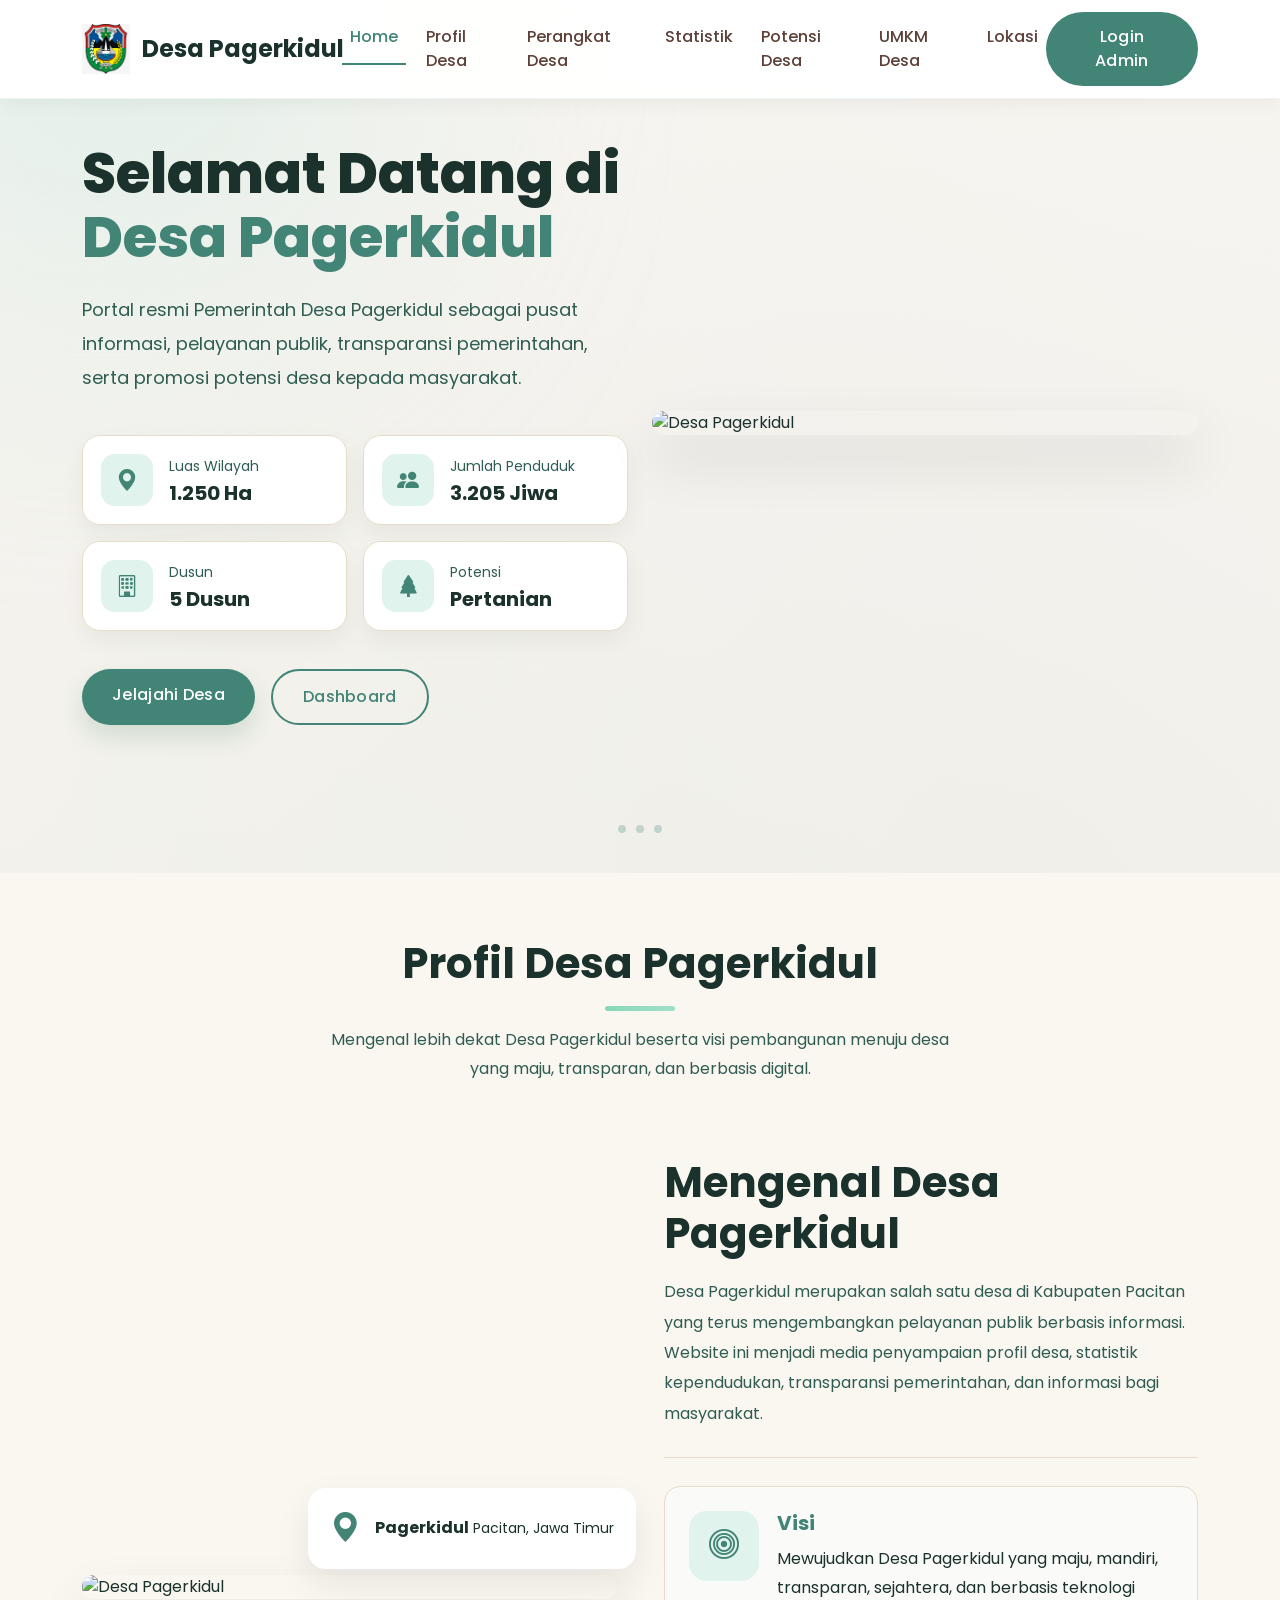
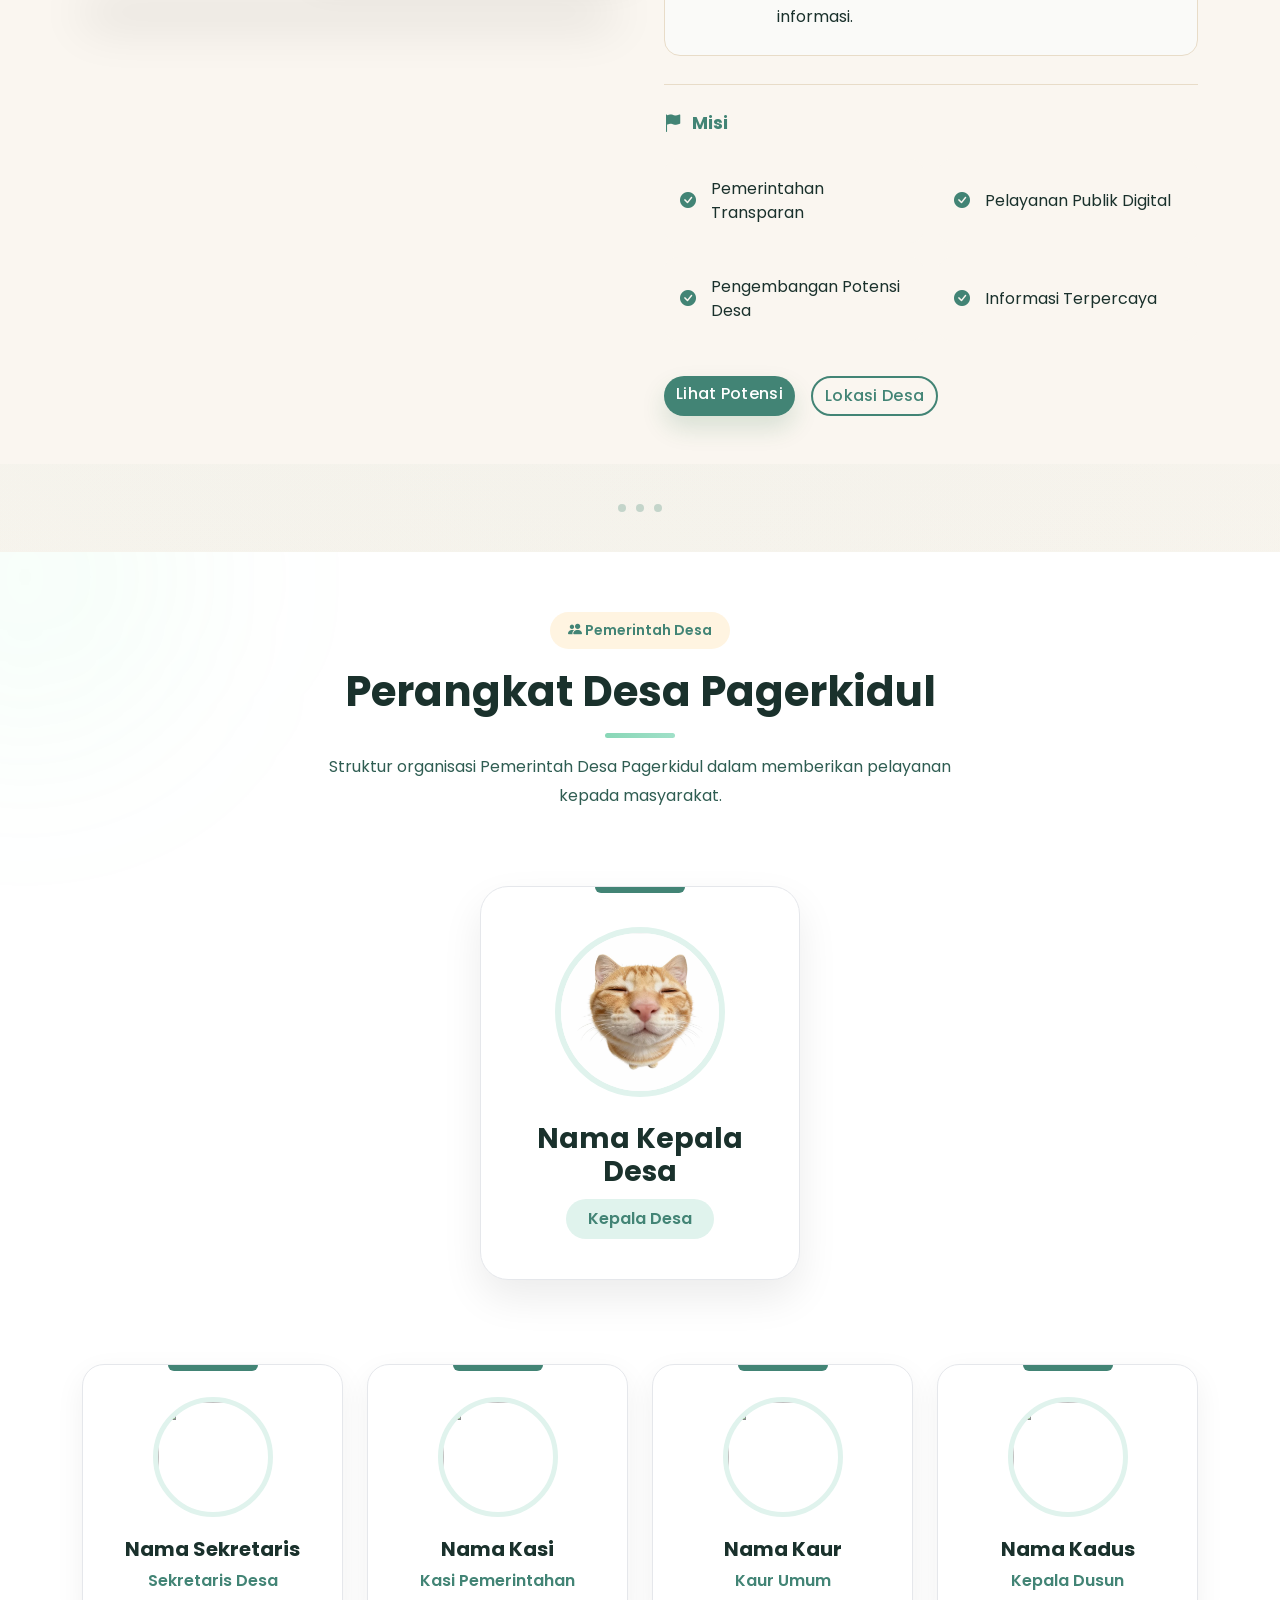
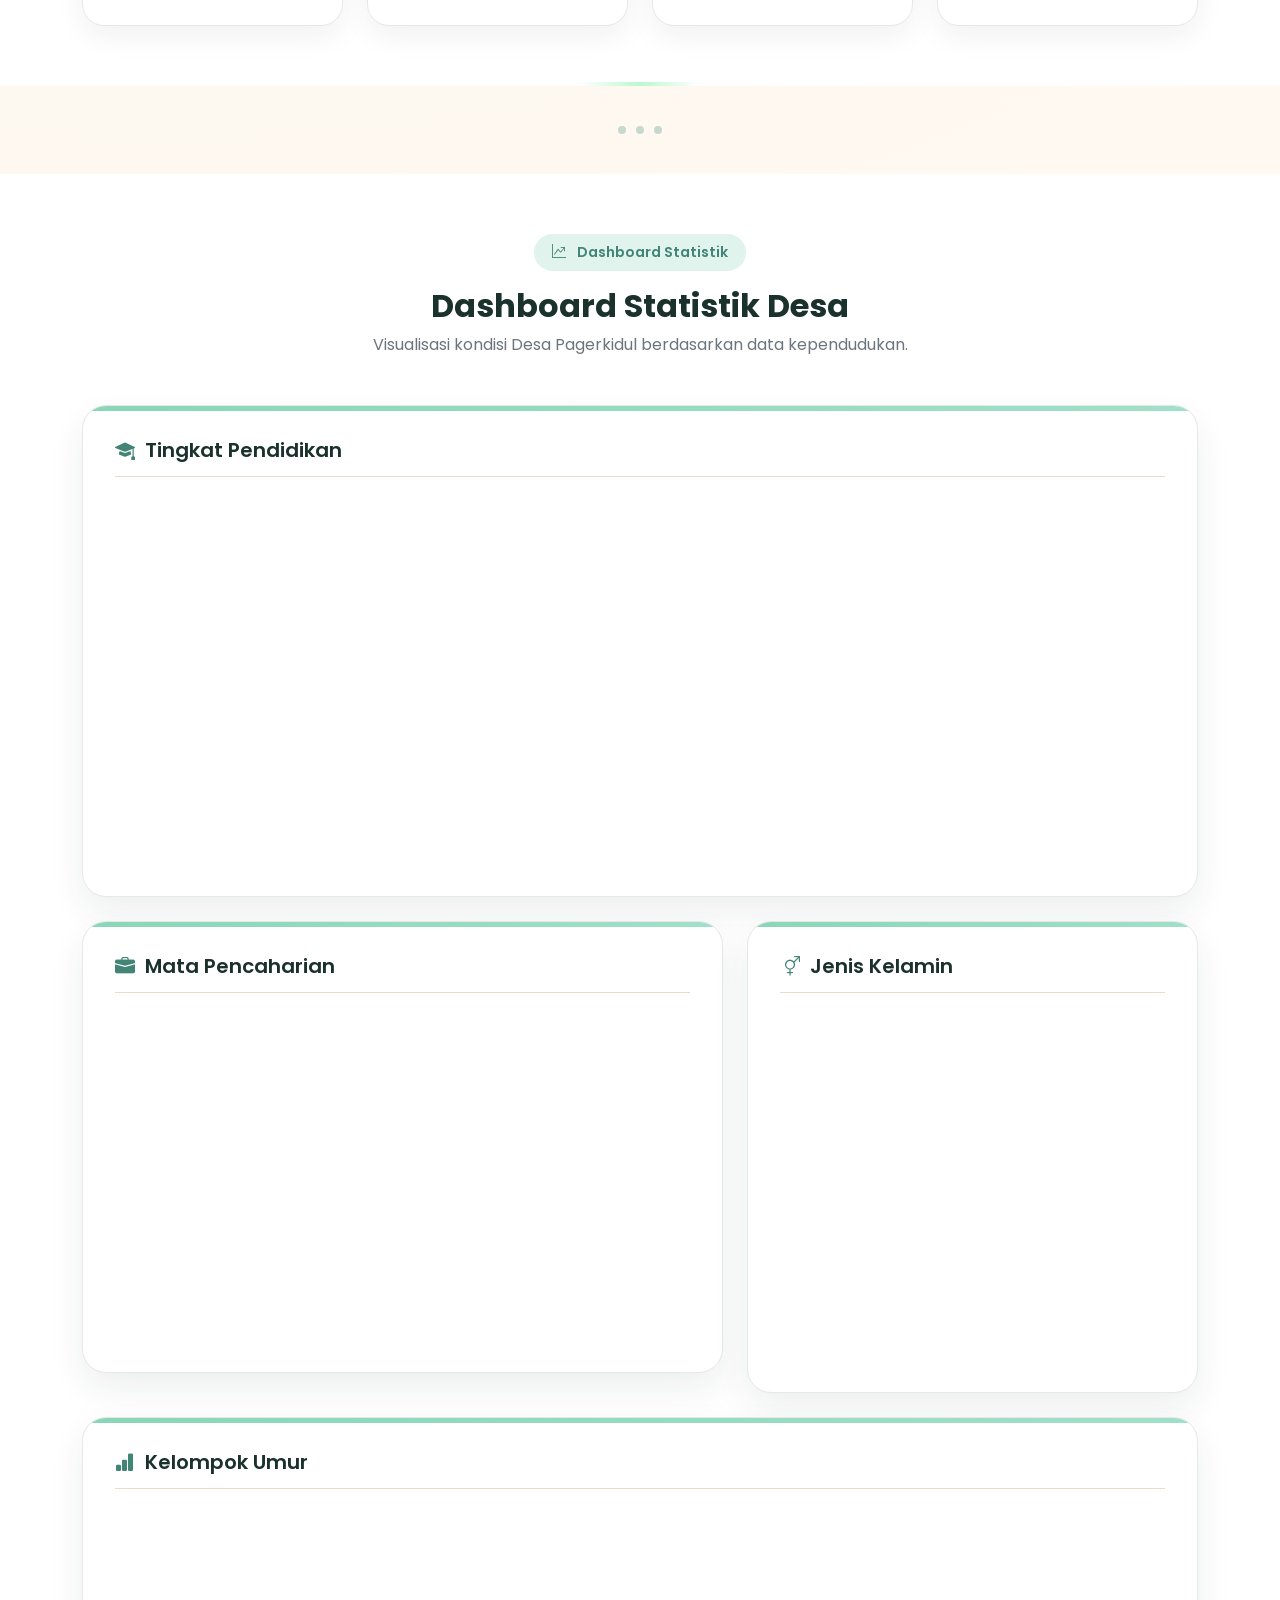
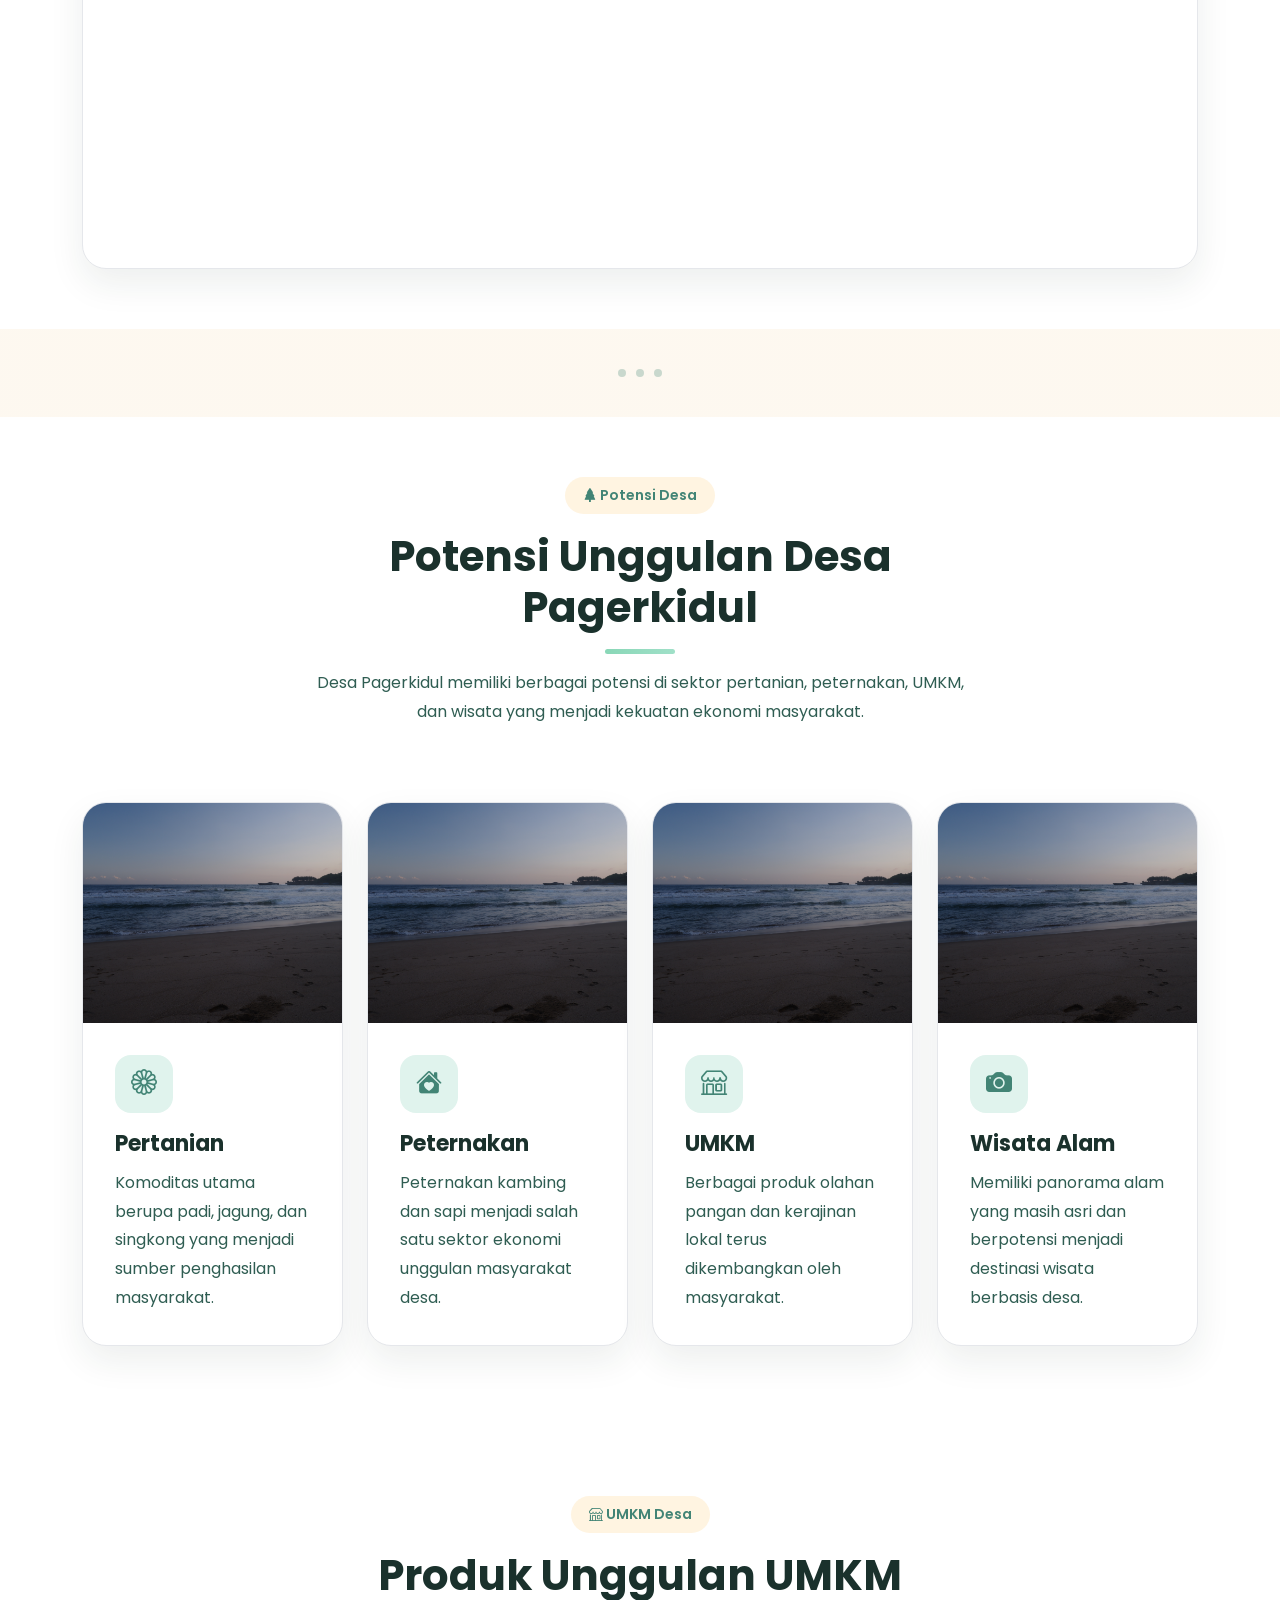
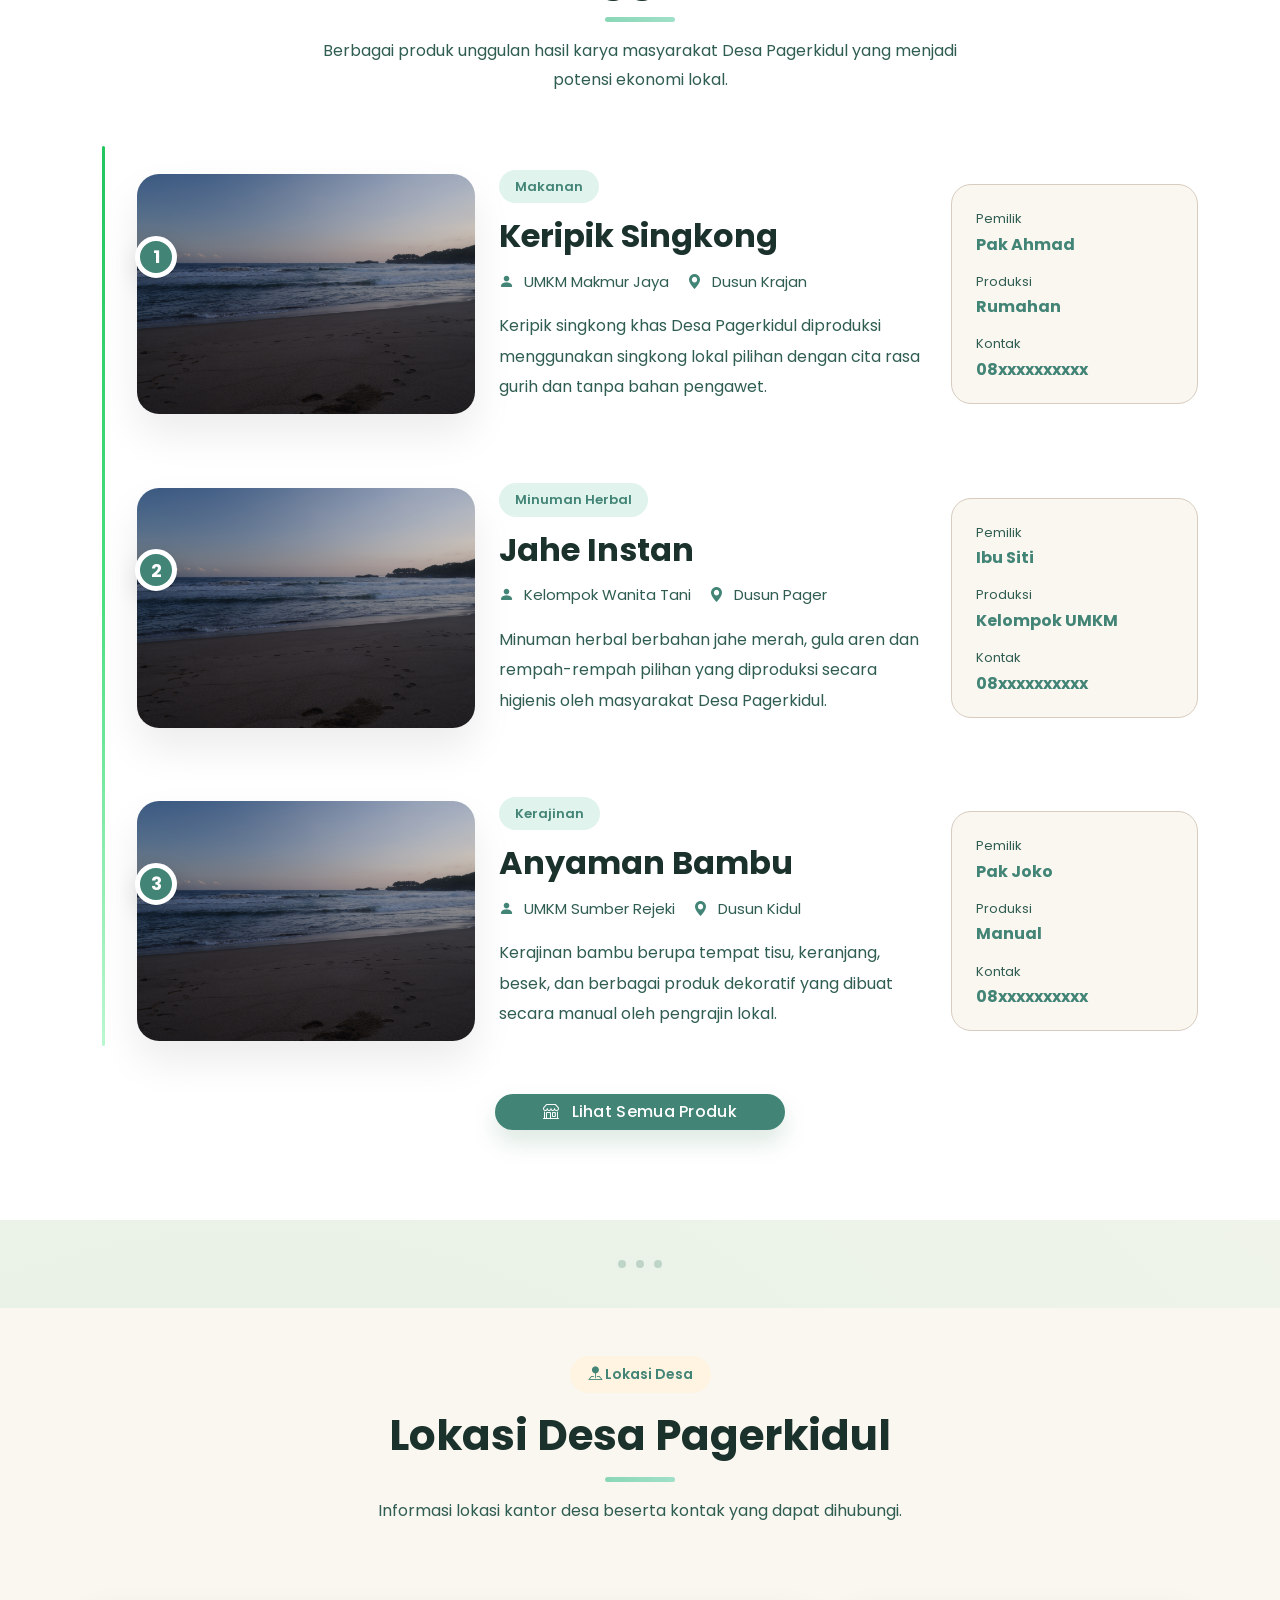
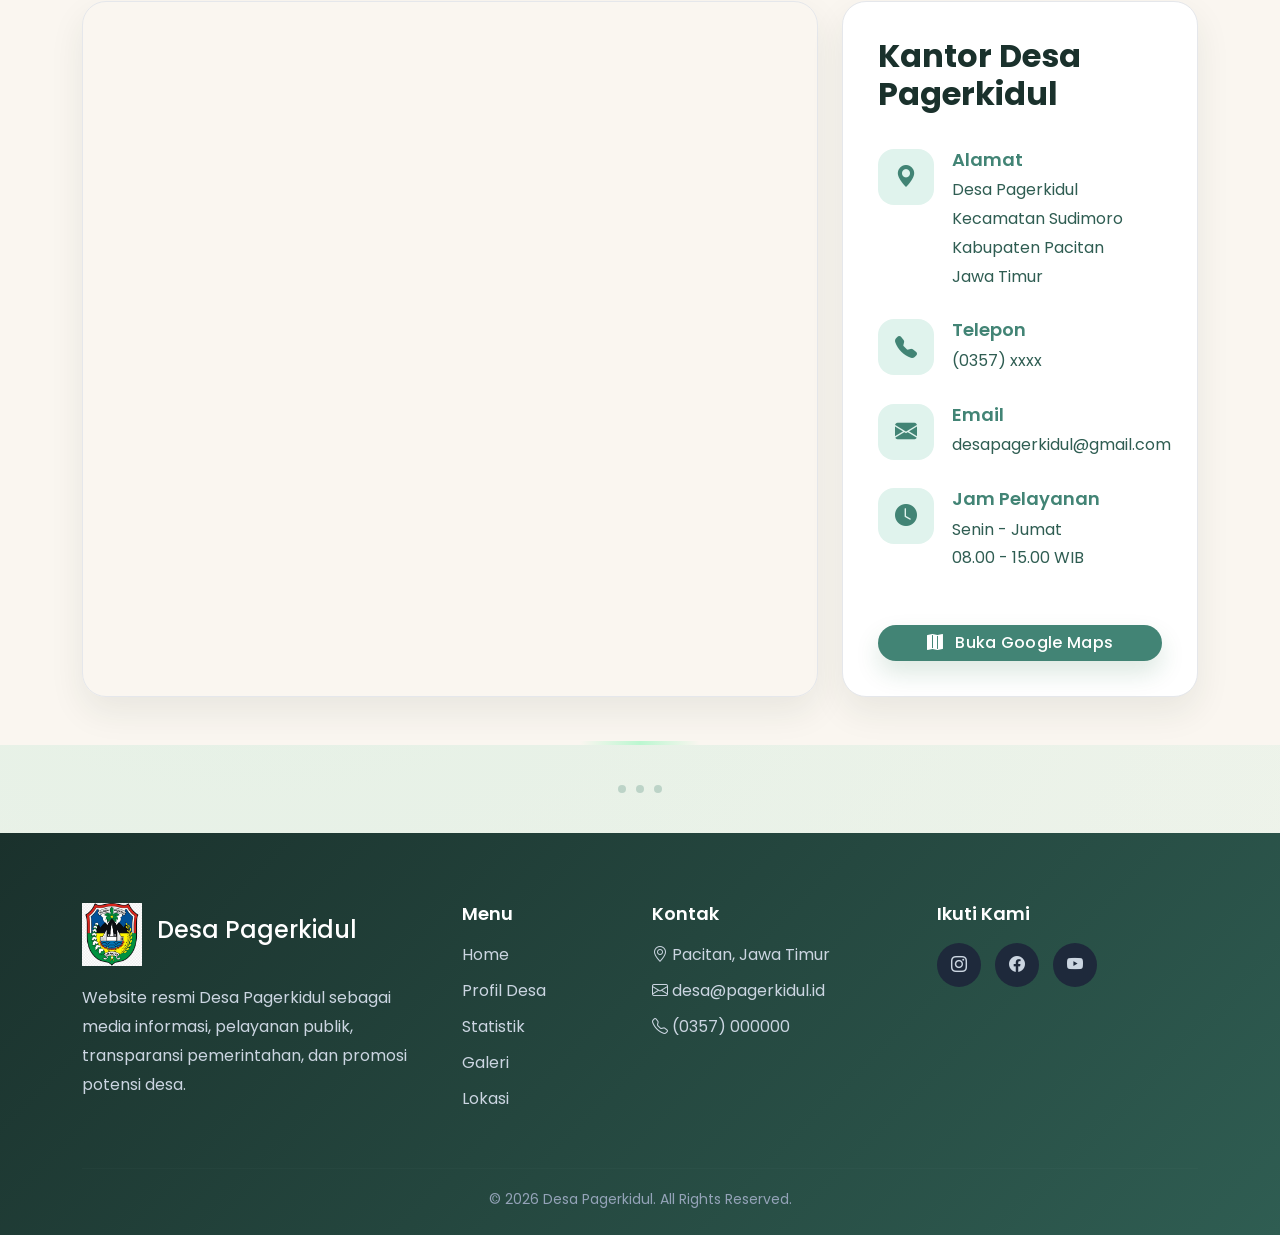
==== commit 7796cbe9: "Fix landing CTA to Potensi" ====
--- a/index.html
+++ b/index.html
@@ -71,18 +71,18 @@
 
                     <li class="nav-item">
 
-                        <a class="nav-link" href="#profil">
+                        <a class="nav-link" href="profil.html">
 
                             Profil Desa
 
                         </a>
 
+                    </li>
+
                     <li class="nav-item">
-                        <a class="nav-link" href="#perangkat">
+                        <a class="nav-link" href="perangkat.html">
                             Perangkat Desa
                         </a>
-                    </li>
-
                     </li>
 
                     <li class="nav-item">
@@ -345,8 +345,8 @@
 
                     <div class="about-buttons">
 
-                        <a href="#galeri" class="btn btn-success">
-                            Lihat Galeri
+                        <a href="potensi.html" class="btn btn-success">
+                            Lihat Potensi
                         </a>
 
                         <a href="#lokasi" class="btn btn-outline-success">
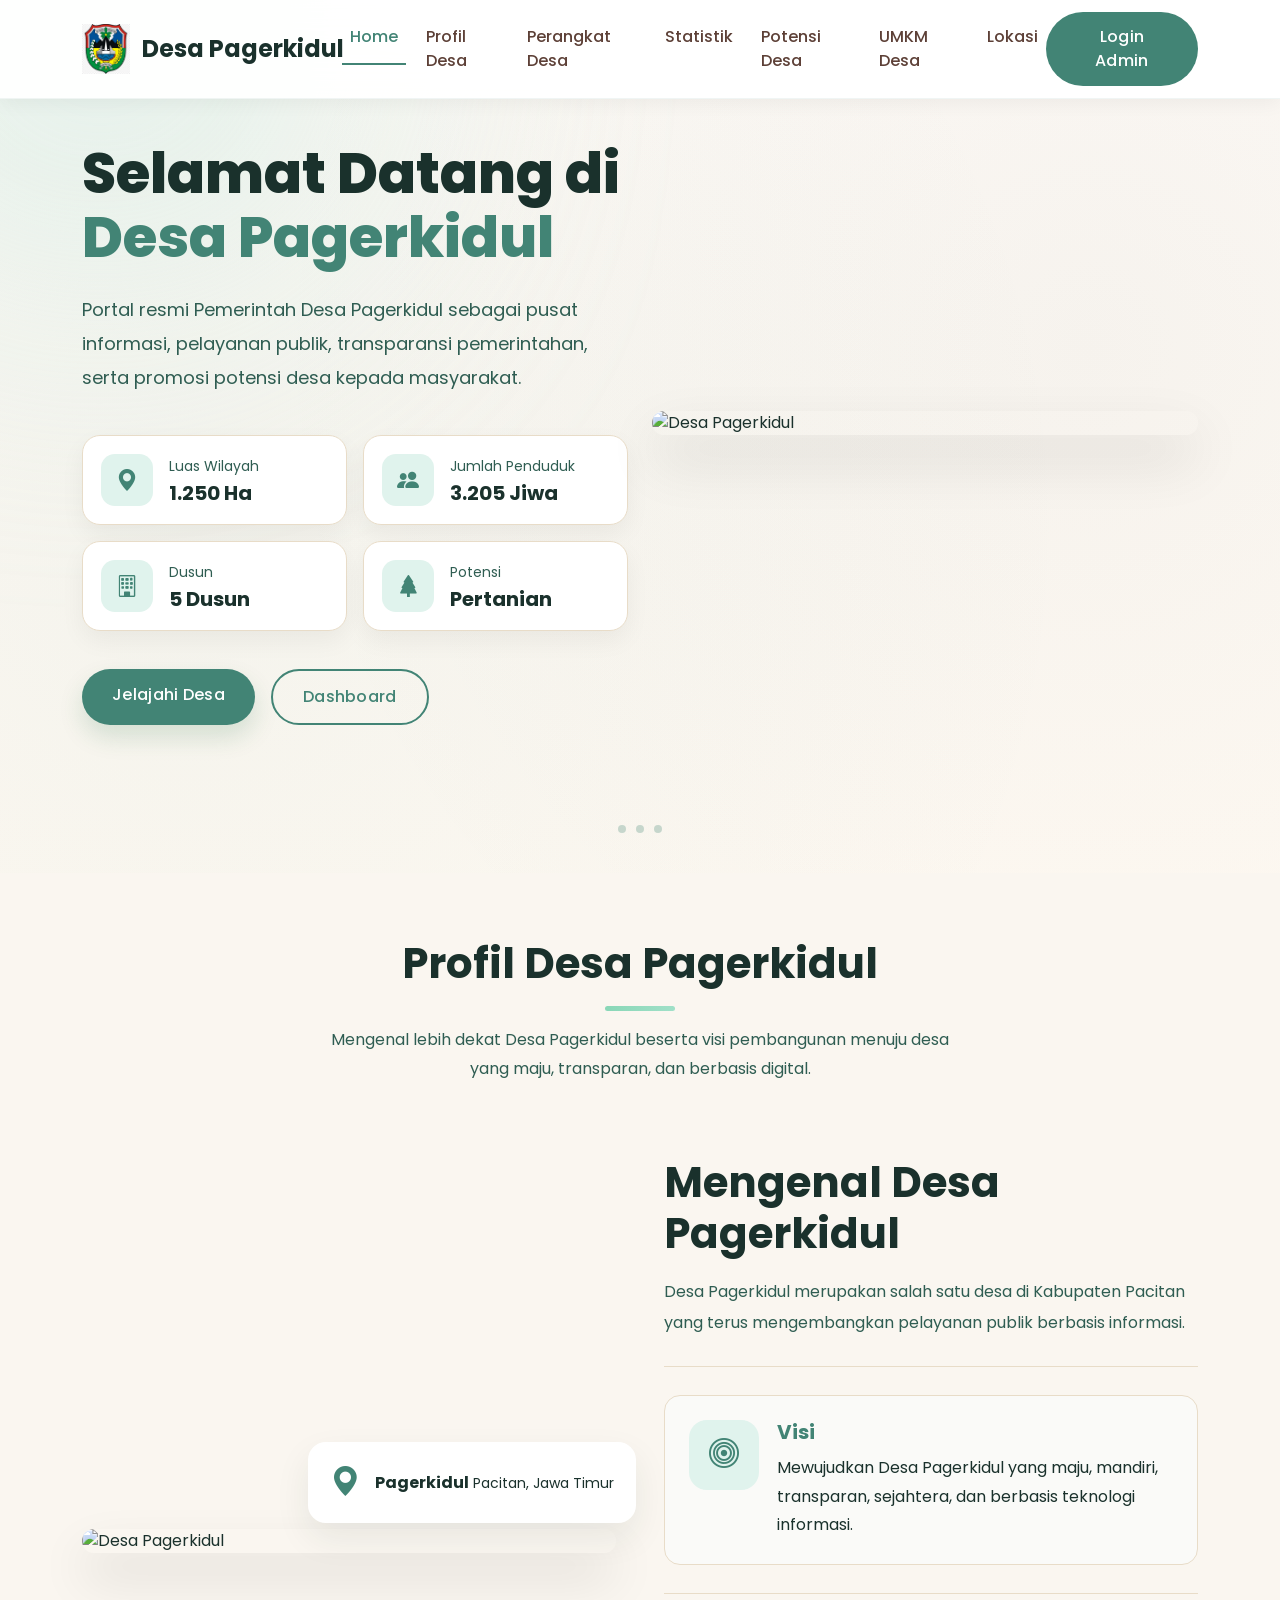
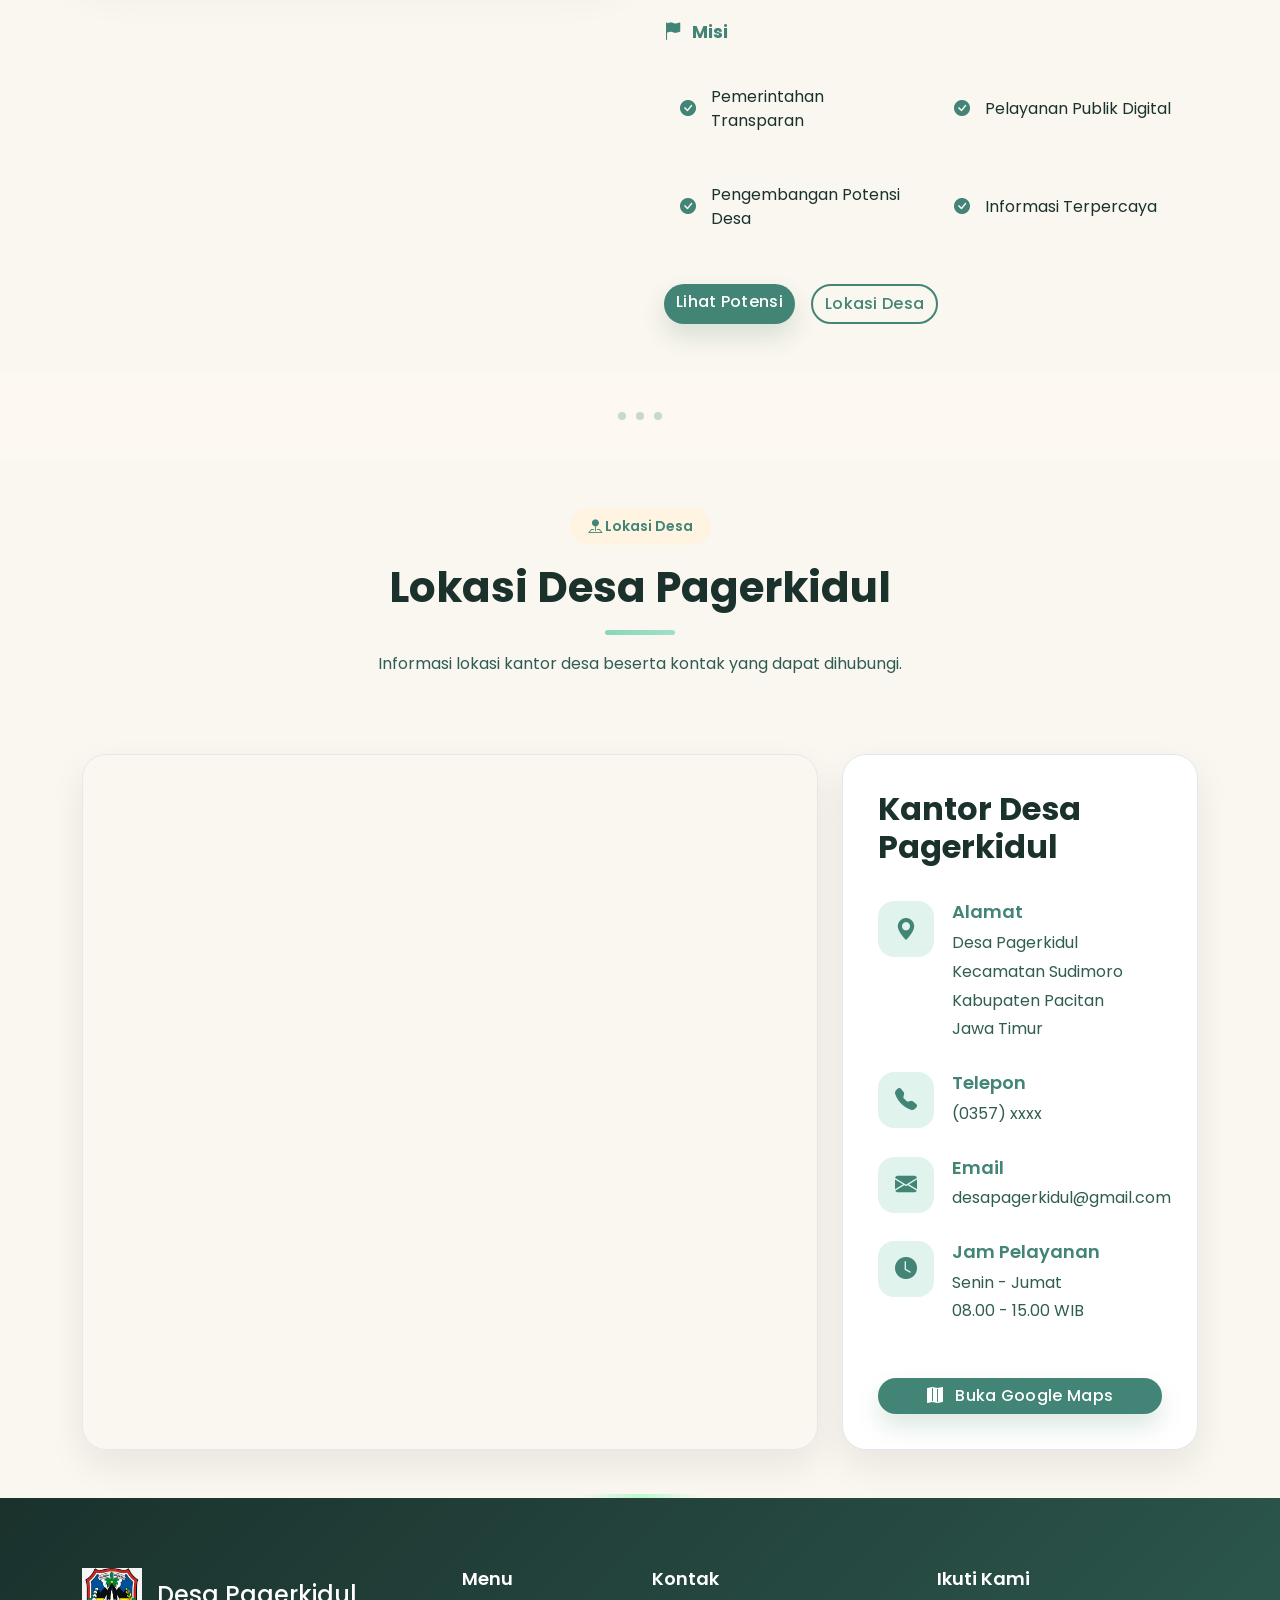
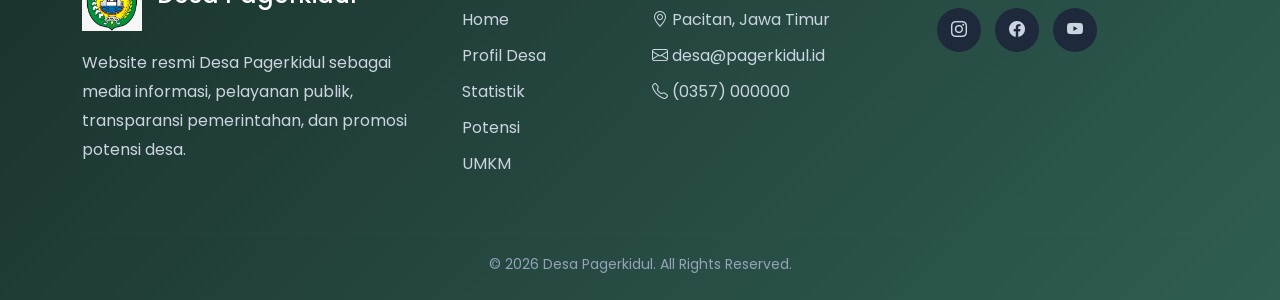
==== commit c8e9b63b: "Fix landing: index only home+profil+lokasi" ====
--- a/index.html
+++ b/index.html
@@ -21,12 +21,11 @@
 
     <!-- CSS -->
     <link rel="stylesheet" href="assets/css/style.css">
-    <!-- Leaflet  -->
+    <!-- Leaflet -->
     <link rel="stylesheet" href="https://unpkg.com/leaflet/dist/leaflet.css">
     <link rel="icon" href="assets/images/logo-pacitan.jpg">
     <link rel="stylesheet" href="https://cdn.jsdelivr.net/npm/glightbox/dist/css/glightbox.min.css">
 
-
 </head>
 
 <script src="https://cdn.jsdelivr.net/npm/glightbox/dist/js/glightbox.min.js"></script>
@@ -60,68 +59,36 @@
                 <ul class="navbar-nav mx-auto">
 
                     <li class="nav-item">
-
-                        <a class="nav-link active" href="#home">
-
-                            Home
-
-                        </a>
-
-                    </li>
-
-                    <li class="nav-item">
-
-                        <a class="nav-link" href="profil.html">
-
-                            Profil Desa
-
-                        </a>
-
-                    </li>
-
-                    <li class="nav-item">
-                        <a class="nav-link" href="perangkat.html">
-                            Perangkat Desa
-                        </a>
-                    </li>
-
-                    <li class="nav-item">
-
-                        <a class="nav-link" href="#statistik">
-
-                            Statistik
-
-                        </a>
-
-                    </li>
-
-                    <li class="nav-item">
-                        <a class="nav-link" href="#potensi">
-                            Potensi Desa
-                        </a>
-                    </li>
-
-                    <li class="nav-item">
-                        <a class="nav-link" href="#umkm">
-                            UMKM Desa
-                        </a>
-                    </li>
-
-                    <li class="nav-item">
-                        <a class="nav-link" href="#lokasi">
-                            Lokasi
-                        </a>
+                        <a class="nav-link active" href="#home">Home</a>
+                    </li>
+
+                    <li class="nav-item">
+                        <a class="nav-link" href="profil.html">Profil Desa</a>
+                    </li>
+
+                    <li class="nav-item">
+                        <a class="nav-link" href="perangkat.html">Perangkat Desa</a>
+                    </li>
+
+                    <li class="nav-item">
+                        <a class="nav-link" href="statistik.html">Statistik</a>
+                    </li>
+
+                    <li class="nav-item">
+                        <a class="nav-link" href="potensi.html">Potensi Desa</a>
+                    </li>
+
+                    <li class="nav-item">
+                        <a class="nav-link" href="umkm.html">UMKM Desa</a>
+                    </li>
+
+                    <li class="nav-item">
+                        <a class="nav-link" href="#lokasi">Lokasi</a>
                     </li>
 
                 </ul>
 
-                <a href="admin.html" class="btn btn-login" data-action="login">
- 
-                    Login Admin
- 
-                </a>
-
-
+                <a href="admin.html" class="btn btn-login" data-action="login">Login Admin</a>
 
             </div>
 
@@ -197,30 +164,19 @@
                     </div>
 
                     <div class="hero-button">
-
-                        <a href="#profil" class="btn btn-success">
-                            Jelajahi Desa
-                        </a>
-
-                        <a href="#statistik" class="btn btn-outline-success">
-                            Dashboard
-                        </a>
-
-                    </div>
-
+                        <a href="#profil" class="btn btn-success">Jelajahi Desa</a>
+                        <a href="statistik.html" class="btn btn-outline-success">Dashboard</a>
+                    </div>
 
                 </div>
 
                 <div class="col-lg-6">
 
                     <div class="hero-image-wrapper">
-
                         <img src="assets/images/desa.jpg" class="hero-image" alt="Desa Pagerkidul">
-
-                    </div>
-
-                </div>
-
+                    </div>
+
+                </div>
 
             </div>
 
@@ -235,9 +191,9 @@
         <span class="divider-dot-subtle"></span>
     </div>
 
-    <!-- ==========================
-     PROFIL DESA
-========================== -->
+    <!-- ===========================
+     PROFIL DESA (Landing)
+    ============================ -->
 
     <section class="about py-5" id="profil">
 
@@ -278,38 +234,26 @@
                 <!-- CONTENT -->
                 <div class="col-lg-6">
 
-
-                    <h2 class="about-title">
-                        Mengenal Desa Pagerkidul
-                    </h2>
+                    <h2 class="about-title">Mengenal Desa Pagerkidul</h2>
 
                     <p class="about-desc">
                         Desa Pagerkidul merupakan salah satu desa di Kabupaten Pacitan
                         yang terus mengembangkan pelayanan publik berbasis informasi.
-                        Website ini menjadi media penyampaian profil desa, statistik
-                        kependudukan, transparansi pemerintahan, dan informasi bagi
-                        masyarakat.
                     </p>
 
                     <div class="about-divider"></div>
 
                     <div class="vision-box">
-
                         <div class="icon-box">
                             <i class="bi bi-bullseye"></i>
                         </div>
-
                         <div>
-
                             <h5>Visi</h5>
-
                             <p>
                                 Mewujudkan Desa Pagerkidul yang maju, mandiri,
                                 transparan, sejahtera, dan berbasis teknologi informasi.
                             </p>
-
-                        </div>
-
+                        </div>
                     </div>
 
                     <div class="about-divider"></div>
@@ -320,39 +264,15 @@
                     </h5>
 
                     <div class="mission-list">
-
-                        <div class="mission-item">
-                            <i class="bi bi-check-circle-fill"></i>
-                            Pemerintahan Transparan
-                        </div>
-
-                        <div class="mission-item">
-                            <i class="bi bi-check-circle-fill"></i>
-                            Pelayanan Publik Digital
-                        </div>
-
-                        <div class="mission-item">
-                            <i class="bi bi-check-circle-fill"></i>
-                            Pengembangan Potensi Desa
-                        </div>
-
-                        <div class="mission-item">
-                            <i class="bi bi-check-circle-fill"></i>
-                            Informasi Terpercaya
-                        </div>
-
+                        <div class="mission-item"><i class="bi bi-check-circle-fill"></i>Pemerintahan Transparan</div>
+                        <div class="mission-item"><i class="bi bi-check-circle-fill"></i>Pelayanan Publik Digital</div>
+                        <div class="mission-item"><i class="bi bi-check-circle-fill"></i>Pengembangan Potensi Desa</div>
+                        <div class="mission-item"><i class="bi bi-check-circle-fill"></i>Informasi Terpercaya</div>
                     </div>
 
                     <div class="about-buttons">
-
-                        <a href="potensi.html" class="btn btn-success">
-                            Lihat Potensi
-                        </a>
-
-                        <a href="#lokasi" class="btn btn-outline-success">
-                            Lokasi Desa
-                        </a>
-
+                        <a href="potensi.html" class="btn btn-success">Lihat Potensi</a>
+                        <a href="#lokasi" class="btn btn-outline-success">Lokasi Desa</a>
                     </div>
 
                 </div>
@@ -361,7 +281,11 @@
 
         </div>
 
-    </section> 
+    </section>
+
+    <!-- ===========================
+        Lokasi (Landing)
+    ============================ -->
 
     <!-- SECTION DIVIDER -->
     <div class="divider-minimal">
@@ -370,955 +294,211 @@
         <span class="divider-dot-subtle"></span>
     </div>
 
+    <section class="map-section py-5" id="lokasi">
+
+        <div class="container">
+
+            <div class="section-title" data-aos="fade-up">
+
+                <span class="section-badge">
+                    <i class="bi bi-pin-map-fill"></i>
+                    Lokasi Desa
+                </span>
+
+                <h2>Lokasi Desa Pagerkidul</h2>
+
+                <p>
+                    Informasi lokasi kantor desa beserta kontak yang dapat dihubungi.
+                </p>
+
+            </div>
+
+            <div class="row g-4 align-items-stretch">
+
+                <!-- MAP -->
+                <div class="col-lg-8">
+
+                    <div class="map-card">
+                        <div id="map"></div>
+                    </div>
+
+                </div>
+
+                <!-- INFO -->
+                <div class="col-lg-4">
+
+                    <div class="info-card">
+
+                        <h3>Kantor Desa Pagerkidul</h3>
+
+                        <div class="info-item">
+                            <div class="info-icon"><i class="bi bi-geo-alt-fill"></i></div>
+                            <div class="info-content">
+                                <h6>Alamat</h6>
+                                <p>
+                                    Desa Pagerkidul<br>
+                                    Kecamatan Sudimoro<br>
+                                    Kabupaten Pacitan<br>
+                                    Jawa Timur
+                                </p>
+                            </div>
+                        </div>
+
+                        <div class="info-item">
+                            <div class="info-icon"><i class="bi bi-telephone-fill"></i></div>
+                            <div class="info-content">
+                                <h6>Telepon</h6>
+                                <p>(0357) xxxx</p>
+                            </div>
+                        </div>
+
+                        <div class="info-item">
+                            <div class="info-icon"><i class="bi bi-envelope-fill"></i></div>
+                            <div class="info-content">
+                                <h6>Email</h6>
+                                <p>desapagerkidul@gmail.com</p>
+                            </div>
+                        </div>
+
+                        <div class="info-item">
+                            <div class="info-icon"><i class="bi bi-clock-fill"></i></div>
+                            <div class="info-content">
+                                <h6>Jam Pelayanan</h6>
+                                <p>
+                                    Senin - Jumat<br>
+                                    08.00 - 15.00 WIB
+                                </p>
+                            </div>
+                        </div>
+
+                        <a href="https://www.google.com/maps?q=-8.235546364317507, 111.34908793723008"
+                            target="_blank" class="btn btn-success w-100 mt-4">
+                            <i class="bi bi-map-fill me-2"></i>
+                            Buka Google Maps
+                        </a>
+
+                    </div>
+
+                </div>
+
+            </div>
+
+        </div>
+
+    </section>
+
     <!-- ===========================
-        PERANGKAT DESA
-    =========================== -->
-
-    <section class="officials" id="perangkat">
+        FOOTER
+    ============================ -->
+
+    <footer class="footer">
 
         <div class="container">
 
-            <div class="section-title" data-aos="fade-up">
-                <span class="section-badge">
-                    <i class="bi bi-people-fill"></i>
-                    Pemerintah Desa
-                </span>
-                <h2>Perangkat Desa Pagerkidul</h2>
-                <p>
-                    Struktur organisasi Pemerintah Desa Pagerkidul dalam
-                    memberikan pelayanan kepada masyarakat.
-                </p>
-            </div>
-
-            <!-- Kepala Desa -->
-
-            <div class="chief-wrapper" data-aos="zoom-in">
-
-                <div class="chief-card">
-
-                    <img src="assets/images/foto.jpg" alt="Kepala Desa">
-
-                    <h3>Nama Kepala Desa</h3>
-
-                    <span>Kepala Desa</span>
-
-                </div>
-
-            </div>
-
-            <!-- Perangkat -->
-
-            <div class="row g-4 mt-2">
-
-                <div class="col-lg-3 col-md-6">
-
-                    <div class="staff-card" data-aos="fade-up">
-
-                        <img src="assets/images/sekdes.jpg" alt="">
-
-                        <h5>Nama Sekretaris</h5>
-
-                        <span>Sekretaris Desa</span>
-
-                    </div>
-
-                </div>
-
-                <div class="col-lg-3 col-md-6">
-
-                    <div class="staff-card" data-aos="fade-up" data-aos-delay="100">
-
-                        <img src="assets/images/kasi.jpg" alt="">
-
-                        <h5>Nama Kasi</h5>
-
-                        <span>Kasi Pemerintahan</span>
-
-                    </div>
-
-                </div>
-
-                <div class="col-lg-3 col-md-6">
-
-                    <div class="staff-card" data-aos="fade-up" data-aos-delay="200">
-
-                        <img src="assets/images/kaur.jpg" alt="">
-
-                        <h5>Nama Kaur</h5>
-
-                        <span>Kaur Umum</span>
-
-                    </div>
-
-                </div>
-
-                <div class="col-lg-3 col-md-6">
-
-                    <div class="staff-card" data-aos="fade-up" data-aos-delay="300">
-
-                        <img src="assets/images/kadus.jpg" alt="">
-
-                        <h5>Nama Kadus</h5>
-
-                        <span>Kepala Dusun</span>
-
-                    </div>
-
-                </div>
-
+            <div class="row gy-5">
+
+                <div class="col-lg-4">
+
+                    <div class="footer-brand">
+                        <img src="assets/images/logo-pacitan.jpg" class="footer-logo" alt="Logo">
+                        <h4>Desa Pagerkidul</h4>
+                    </div>
+
+                    <p>
+                        Website resmi Desa Pagerkidul sebagai media informasi,
+                        pelayanan publik, transparansi pemerintahan,
+                        dan promosi potensi desa.
+                    </p>
+
+                </div>
+
+                <div class="col-lg-2">
+
+                    <h5>Menu</h5>
+
+                    <ul>
+                        <li><a href="#home">Home</a></li>
+                        <li><a href="profil.html">Profil Desa</a></li>
+                        <li><a href="statistik.html">Statistik</a></li>
+                        <li><a href="potensi.html">Potensi</a></li>
+                        <li><a href="umkm.html">UMKM</a></li>
+                    </ul>
+
+                </div>
+
+                <div class="col-lg-3">
+
+                    <h5>Kontak</h5>
+
+                    <ul>
+                        <li><i class="bi bi-geo-alt"></i> Pacitan, Jawa Timur</li>
+                        <li><i class="bi bi-envelope"></i> desa@pagerkidul.id</li>
+                        <li><i class="bi bi-telephone"></i> (0357) 000000</li>
+                    </ul>
+
+                </div>
+
+                <div class="col-lg-3">
+
+                    <h5>Ikuti Kami</h5>
+
+                    <div class="social">
+                        <a href="#"><i class="bi bi-instagram"></i></a>
+                        <a href="#"><i class="bi bi-facebook"></i></a>
+                        <a href="#"><i class="bi bi-youtube"></i></a>
+                    </div>
+
+                </div>
+
+            </div>
+
+            <hr>
+
+            <div class="copyright">
+                © 2026 Desa Pagerkidul. All Rights Reserved.
             </div>
 
         </div>
 
-    </section> 
-
-    <!-- SECTION DIVIDER -->
-    <div class="divider-minimal">
-        <span class="divider-dot-subtle"></span>
-        <span class="divider-dot-subtle"></span>
-        <span class="divider-dot-subtle"></span>
-    </div>
+    </footer>
 
     <!-- ===========================
-        DASHBOARD STATISTIK
-=========================== -->
-
-    <section class="dashboard" id="statistik" data-aos="fade-up">
-
-        <div class="container">
-
-            <div class="text-center mb-5">
-
-                <span class="section-badge">
-                    <i class="bi bi-graph-up-arrow me-2"></i>
-                    Dashboard Statistik
-                </span>
-
-                <h2 class="mt-3 fw-bold">
-
-                    Dashboard Statistik Desa
-
-                </h2>
-
-                <p class="text-secondary">
-
-                    Visualisasi kondisi Desa Pagerkidul berdasarkan data kependudukan.
-
-                </p>
-
-            </div>
-
-            <div class="row g-4">
-
-                <!-- Pendidikan -->
-                <div class="col-12">
-                    <div class="chart-card chart-large">
-
-                        <h4>
-                            <i class="bi bi-mortarboard-fill"></i>
-                            Tingkat Pendidikan
-                        </h4>
-
-                        <canvas id="pendidikanChart"></canvas>
-
-                    </div>
-                </div>
-
-                <!-- Pekerjaan -->
-                <div class="col-lg-7">
-                    <div class="chart-card">
-
-                        <h4>
-                            <i class="bi bi-briefcase-fill"></i>
-                            Mata Pencaharian
-                        </h4>
-
-                        <canvas id="pekerjaanChart"></canvas>
-
-                    </div>
-                </div>
-
-                <!-- Gender -->
-                <div class="col-lg-5">
-                    <div class="chart-card chart-donut">
-
-                        <h4>
-                            <i class="bi bi-gender-ambiguous"></i>
-                            Jenis Kelamin
-                        </h4>
-
-                        <canvas id="genderChart"></canvas>
-
-                    </div>
-                </div>
-
-                <!-- Umur -->
-                <div class="col-12">
-                    <div class="chart-card">
-
-                        <h4>
-                            <i class="bi bi-bar-chart-fill"></i>
-                            Kelompok Umur
-                        </h4>
-
-                        <canvas id="umurChart"></canvas>
-
-                    </div>
-                </div>
-
-            </div>
-
-        </div>
-
-    </section> 
-
-    <!-- SECTION DIVIDER -->
-    <div class="divider-minimal">
-        <span class="divider-dot-subtle"></span>
-        <span class="divider-dot-subtle"></span>
-        <span class="divider-dot-subtle"></span>
-    </div>
-
-    <!-- ===========================
-     POTENSI DESA
-=========================== -->
-
-    <section class="gallery" id="potensi" data-aos="fade-up">
-
-        <div class="container">
-
-            <div class="section-title">
-
-                <span class="section-badge">
-                    <i class="bi bi-tree-fill"></i>
-                    Potensi Desa
-                </span>
-
-                <h2>Potensi Unggulan Desa Pagerkidul</h2>
-
-                <p>
-                    Desa Pagerkidul memiliki berbagai potensi di sektor pertanian, peternakan,
-                    UMKM, dan wisata yang menjadi kekuatan ekonomi masyarakat.
-                </p>
-
-            </div>
-
-            <div class="row g-4">
-
-                <!-- Potensi 1 -->
-                <div class="col-lg-3 col-md-6">
-
-                    <div class="potensi-card">
-
-                        <img src="assets/images/desa.JPG" alt="Pertanian">
-
-                        <div class="potensi-content">
-
-                            <div class="potensi-icon">
-                                <i class="bi bi-flower1"></i>
-                            </div>
-
-                            <h4>Pertanian</h4>
-
-                            <p>
-                                Komoditas utama berupa padi, jagung, dan singkong yang menjadi
-                                sumber penghasilan masyarakat.
-                            </p>
-
-                        </div>
-
-                    </div>
-
-                </div>
-
-                <!-- Potensi 2 -->
-                <div class="col-lg-3 col-md-6">
-
-                    <div class="potensi-card">
-
-                        <img src="assets/images/desa.JPG" alt="Peternakan">
-
-                        <div class="potensi-content">
-
-                            <div class="potensi-icon">
-                                <i class="bi bi-house-heart-fill"></i>
-                            </div>
-
-                            <h4>Peternakan</h4>
-
-                            <p>
-                                Peternakan kambing dan sapi menjadi salah satu sektor ekonomi
-                                unggulan masyarakat desa.
-                            </p>
-
-                        </div>
-
-                    </div>
-
-                </div>
-
-                <!-- Potensi 3 -->
-                <div class="col-lg-3 col-md-6">
-
-                    <div class="potensi-card">
-
-                        <img src="assets/images/desa.JPG" alt="UMKM">
-
-                        <div class="potensi-content">
-
-                            <div class="potensi-icon">
-                                <i class="bi bi-shop"></i>
-                            </div>
-
-                            <h4>UMKM</h4>
-
-                            <p>
-                                Berbagai produk olahan pangan dan kerajinan lokal terus
-                                dikembangkan oleh masyarakat.
-                            </p>
-
-                        </div>
-
-                    </div>
-
-                </div>
-
-                <!-- Potensi 4 -->
-                <div class="col-lg-3 col-md-6">
-
-                    <div class="potensi-card">
-
-                        <img src="assets/images/desa.JPG" alt="Wisata">
-
-                        <div class="potensi-content">
-
-                            <div class="potensi-icon">
-                                <i class="bi bi-camera-fill"></i>
-                            </div>
-
-                            <h4>Wisata Alam</h4>
-
-                            <p>
-                                Memiliki panorama alam yang masih asri dan berpotensi menjadi
-                                destinasi wisata berbasis desa.
-                            </p>
-
-                        </div>
-
-                    </div>
-
-                </div>
-
-            </div>
-
-        </div> 
-
-    </section>
-
-    <!-- ==========================================
-        UMKM SHOWCASE
-=========================================== -->
-
-        <section class="umkm-showcase" id="umkm" data-aos="fade-up">
-
-            <div class="container">
-
-                <div class="section-title">
-
-                    <span class="section-badge">
-                        <i class="bi bi-shop"></i>
-                        UMKM Desa
-                    </span>
-
-                    <h2>Produk Unggulan UMKM</h2>
-
-                    <p>
-                        Berbagai produk unggulan hasil karya masyarakat
-                        Desa Pagerkidul yang menjadi potensi ekonomi lokal.
-                    </p>
-
-                </div>
-
-                <div class="umkm-timeline">
-
-                    <!-- ================= ITEM 1 ================= -->
-
-                    <div class="umkm-item">
-
-                        <div class="timeline-dot">
-                            1
-                        </div>
-
-                        <div class="row align-items-center gy-4">
-
-                            <div class="col-lg-4">
-
-                                <img src="assets/images/desa.JPG" class="umkm-photo" alt="Keripik Singkong">
-
-                            </div>
-
-                            <div class="col-lg-5">
-
-                                <span class="badge-category">
-                                    Makanan
-                                </span>
-
-                                <h3>Keripik Singkong</h3>
-
-                                <div class="umkm-meta">
-
-                                    <span>
-
-                                        <i class="bi bi-person-fill"></i>
-
-                                        UMKM Makmur Jaya
-
-                                    </span>
-
-                                    <span>
-
-                                        <i class="bi bi-geo-alt-fill"></i>
-
-                                        Dusun Krajan
-
-                                    </span>
-
-                                </div>
-
-                                <p>
-
-                                    Keripik singkong khas Desa Pagerkidul
-                                    diproduksi menggunakan singkong lokal
-                                    pilihan dengan cita rasa gurih dan
-                                    tanpa bahan pengawet.
-
-                                </p>
-
-                            </div>
-
-                            <div class="col-lg-3">
-
-                                <div class="owner-card">
-
-                                    <div>
-
-                                        <small>Pemilik</small>
-
-                                        <h6>Pak Ahmad</h6>
-
-                                    </div>
-
-                                    <div>
-
-                                        <small>Produksi</small>
-
-                                        <h6>Rumahan</h6>
-
-                                    </div>
-
-                                    <div>
-
-                                        <small>Kontak</small>
-
-                                        <h6>08xxxxxxxxxx</h6>
-
-                                    </div>
-
-                                </div>
-
-                            </div>
-
-                        </div>
-
-                    </div>
-
-                    <!-- ================= ITEM 2 ================= -->
-
-                    <div class="umkm-item">
-
-                        <div class="timeline-dot">
-                            2
-                        </div>
-
-                        <div class="row align-items-center gy-4">
-
-                            <div class="col-lg-4">
-
-                                <img src="assets/images/desa.JPG" class="umkm-photo" alt="Jahe Instan">
-
-                            </div>
-
-                            <div class="col-lg-5">
-
-                                <span class="badge-category">
-                                    Minuman Herbal
-                                </span>
-
-                                <h3>Jahe Instan</h3>
-
-                                <div class="umkm-meta">
-
-                                    <span>
-
-                                        <i class="bi bi-person-fill"></i>
-
-                                        Kelompok Wanita Tani
-
-                                    </span>
-
-                                    <span>
-
-                                        <i class="bi bi-geo-alt-fill"></i>
-
-                                        Dusun Pager
-
-                                    </span>
-
-                                </div>
-
-                                <p>
-
-                                    Minuman herbal berbahan jahe merah,
-                                    gula aren dan rempah-rempah pilihan
-                                    yang diproduksi secara higienis oleh
-                                    masyarakat Desa Pagerkidul.
-
-                                </p>
-
-                            </div>
-
-                            <div class="col-lg-3">
-
-                                <div class="owner-card">
-
-                                    <div>
-
-                                        <small>Pemilik</small>
-
-                                        <h6>Ibu Siti</h6>
-
-                                    </div>
-
-                                    <div>
-
-                                        <small>Produksi</small>
-
-                                        <h6>Kelompok UMKM</h6>
-
-                                    </div>
-
-                                    <div>
-
-                                        <small>Kontak</small>
-
-                                        <h6>08xxxxxxxxxx</h6>
-
-                                    </div>
-
-                                </div>
-
-                            </div>
-
-                        </div>
-
-                    </div>
-
-                    <!-- ================= ITEM 3 ================= -->
-
-                    <div class="umkm-item">
-
-                        <div class="timeline-dot">
-                            3
-                        </div>
-
-                        <div class="row align-items-center gy-4">
-
-                            <div class="col-lg-4">
-
-                                <img src="assets/images/desa.JPG" class="umkm-photo" alt="Anyaman">
-
-                            </div>
-
-                            <div class="col-lg-5">
-
-                                <span class="badge-category">
-                                    Kerajinan
-                                </span>
-
-                                <h3>Anyaman Bambu</h3>
-
-                                <div class="umkm-meta">
-
-                                    <span>
-
-                                        <i class="bi bi-person-fill"></i>
-
-                                        UMKM Sumber Rejeki
-
-                                    </span>
-
-                                    <span>
-
-                                        <i class="bi bi-geo-alt-fill"></i>
-
-                                        Dusun Kidul
-
-                                    </span>
-
-                                </div>
-
-                                <p>
-
-                                    Kerajinan bambu berupa tempat tisu,
-                                    keranjang, besek, dan berbagai
-                                    produk dekoratif yang dibuat
-                                    secara manual oleh pengrajin lokal.
-
-                                </p>
-
-                            </div>
-
-                            <div class="col-lg-3">
-
-                                <div class="owner-card">
-
-                                    <div>
-
-                                        <small>Pemilik</small>
-
-                                        <h6>Pak Joko</h6>
-
-                                    </div>
-
-                                    <div>
-
-                                        <small>Produksi</small>
-
-                                        <h6>Manual</h6>
-
-                                    </div>
-
-                                    <div>
-
-                                        <small>Kontak</small>
-
-                                        <h6>08xxxxxxxxxx</h6>
-
-                                    </div>
-
-                                </div>
-
-                            </div>
-
-                        </div>
-
-                    </div>
-
-                </div>
-
-                <div class="text-center mt-5">
-
-                    <a href="#" class="btn btn-success px-5">
-
-                        <i class="bi bi-shop me-2"></i>
-
-                        Lihat Semua Produk
-
-                    </a>
-
-                </div>
-
-            </div>
-
-        </section> 
-
-        <!-- SECTION DIVIDER -->
-        <div class="divider-minimal">
-            <span class="divider-dot-subtle"></span>
-            <span class="divider-dot-subtle"></span>
-            <span class="divider-dot-subtle"></span>
-        </div>
-
-        <section class="map-section py-5" id="lokasi">
-
-            <div class="container">
-
-                <div class="section-title">
-
-                    <span class="section-badge">
-                        <i class="bi bi-pin-map-fill"></i>
-                        Lokasi Desa
-                    </span>
-
-                    <h2>Lokasi Desa Pagerkidul</h2>
-
-                    <p>
-                        Informasi lokasi kantor desa beserta kontak yang dapat dihubungi.
-                    </p>
-
-                </div>
-
-                <div class="row g-4 align-items-stretch">
-
-                    <!-- MAP -->
-
-                    <div class="col-lg-8">
-
-                        <div class="map-card">
-
-                            <div id="map"></div>
-
-                        </div>
-
-                    </div>
-
-                    <!-- INFO -->
-                    <div class="col-lg-4">
-
-                        <div class="info-card">
-
-                            <h3>Kantor Desa Pagerkidul</h3>
-
-                            <div class="info-item">
-
-                                <div class="info-icon">
-                                    <i class="bi bi-geo-alt-fill"></i>
-                                </div>
-
-                                <div class="info-content">
-                                    <h6>Alamat</h6>
-                                    <p>
-                                        Desa Pagerkidul<br>
-                                        Kecamatan Sudimoro<br>
-                                        Kabupaten Pacitan<br>
-                                        Jawa Timur
-                                    </p>
-                                </div>
-
-                            </div>
-
-                            <div class="info-item">
-
-                                <div class="info-icon">
-                                    <i class="bi bi-telephone-fill"></i>
-                                </div>
-
-                                <div class="info-content">
-                                    <h6>Telepon</h6>
-                                    <p>(0357) xxxx</p>
-                                </div>
-
-                            </div>
-
-                            <div class="info-item">
-
-                                <div class="info-icon">
-                                    <i class="bi bi-envelope-fill"></i>
-                                </div>
-
-                                <div class="info-content">
-                                    <h6>Email</h6>
-                                    <p>desapagerkidul@gmail.com</p>
-                                </div>
-
-                            </div>
-
-                            <div class="info-item">
-
-                                <div class="info-icon">
-                                    <i class="bi bi-clock-fill"></i>
-                                </div>
-
-                                <div class="info-content">
-                                    <h6>Jam Pelayanan</h6>
-                                    <p>
-                                        Senin - Jumat<br>
-                                        08.00 - 15.00 WIB
-                                    </p>
-                                </div>
-
-                            </div>
-
-                            <a href="https://www.google.com/maps?q=-8.235546364317507, 111.34908793723008"
-                                target="_blank" class="btn btn-success w-100 mt-4">
-
-                                <i class="bi bi-map-fill me-2"></i>
-                                Buka Google Maps
-
-                            </a>
-
-                        </div>
-
-                    </div>
-
-                </div>
-
-            </div>
-
-        </section>
-
-        <!-- SECTION DIVIDER -->
-        <div class="divider-minimal">
-            <span class="divider-dot-subtle"></span>
-            <span class="divider-dot-subtle"></span>
-            <span class="divider-dot-subtle"></span>
-        </div>
-
-        <!-- ===========================
-        FOOTER
-=========================== -->
-
-        <footer class="footer">
-
-            <div class="container">
-
-                <div class="row gy-5">
-
-                    <div class="col-lg-4">
-
-                        <div class="footer-brand">
-
-                            <img src="assets/images/logo-pacitan.jpg" class="footer-logo" alt="Logo">
-
-                            <h4>Desa Pagerkidul</h4>
-
-                        </div>
-
-                        <p>
-
-                            Website resmi Desa Pagerkidul sebagai media informasi,
-                            pelayanan publik, transparansi pemerintahan,
-                            dan promosi potensi desa.
-
-                        </p>
-
-                    </div>
-
-                    <div class="col-lg-2">
-
-                        <h5>Menu</h5>
-
-                        <ul>
-
-                            <li><a href="#home">Home</a></li>
-                            <li><a href="#profil">Profil Desa</a></li>
-                            <li><a href="#statistik">Statistik</a></li>
-                            <li><a href="#galeri">Galeri</a></li>
-                            <li><a href="#lokasi">Lokasi</a></li>
-
-                        </ul>
-
-                    </div>
-
-                    <div class="col-lg-3">
-
-                        <h5>Kontak</h5>
-
-                        <ul>
-
-                            <li>
-
-                                <i class="bi bi-geo-alt"></i>
-
-                                Pacitan, Jawa Timur
-
-                            </li>
-
-                            <li>
-
-                                <i class="bi bi-envelope"></i>
-
-                                desa@pagerkidul.id
-
-                            </li>
-
-                            <li>
-
-                                <i class="bi bi-telephone"></i>
-
-                                (0357) 000000
-
-                            </li>
-
-                        </ul>
-
-                    </div>
-
-                    <div class="col-lg-3">
-
-                        <h5>Ikuti Kami</h5>
-
-                        <div class="social">
-
-                            <a href="#"><i class="bi bi-instagram"></i></a>
-
-                            <a href="#"><i class="bi bi-facebook"></i></a>
-
-                            <a href="#"><i class="bi bi-youtube"></i></a>
-                        </div>
-
-                    </div>
-
-                </div>
-
-                <hr>
-
-                <div class="copyright">
-
-                    © 2026 Desa Pagerkidul. All Rights Reserved.
-
-                </div>
-
-            </div>
-
-        </footer>
-
-        <!-- ===========================
         JAVASCRIPT
-=========================== -->
-
-        <script src="https://cdn.jsdelivr.net/npm/bootstrap@5.3.7/dist/js/bootstrap.bundle.min.js"></script>
-
-        <script src="https://cdn.jsdelivr.net/npm/chart.js"></script>
-
-        <script src="https://unpkg.com/aos@2.3.4/dist/aos.js"></script>
-
-        <script src="https://unpkg.com/leaflet/dist/leaflet.js"></script>
-
-        <script>
-
-            AOS.init({
-
-                duration: 800,
-
-                once: true,
-
-                offset: 100
-
-            });
-
-        </script>
-        <script>
-            window.addEventListener("load", () => {
-                if (window.location.hash) {
-                    const target = document.querySelector(window.location.hash);
-
-                    if (target) {
-                        setTimeout(() => {
-                            window.scrollTo({
-                                top: target.offsetTop - 90,
-                                behavior: "smooth"
-                            });
-                        }, 100);
-                    }
+    ============================ -->
+
+    <script src="https://cdn.jsdelivr.net/npm/bootstrap@5.3.7/dist/js/bootstrap.bundle.min.js"></script>
+
+    <script src="https://unpkg.com/aos@2.3.4/dist/aos.js"></script>
+    <script src="https://unpkg.com/leaflet/dist/leaflet.js"></script>
+
+    <script>
+        AOS.init({
+            duration: 800,
+            once: true,
+            offset: 100
+        });
+    </script>
+
+    <script>
+        window.addEventListener("load", () => {
+            if (window.location.hash) {
+                const target = document.querySelector(window.location.hash);
+                if (target) {
+                    setTimeout(() => {
+                        window.scrollTo({
+                            top: target.offsetTop - 90,
+                            behavior: "smooth"
+                        });
+                    }, 100);
                 }
-            });
-        </script>
-
-        <script src="assets/js/script.js"></script>
-        <script src="assets/js/admin-login-ui.js"></script>
-
+            }
+        });
+    </script>
+
+    <script src="assets/js/script.js"></script>
+    <script src="assets/js/admin-login-ui.js"></script>
 
 </body>
 
-</html>+</html>
+
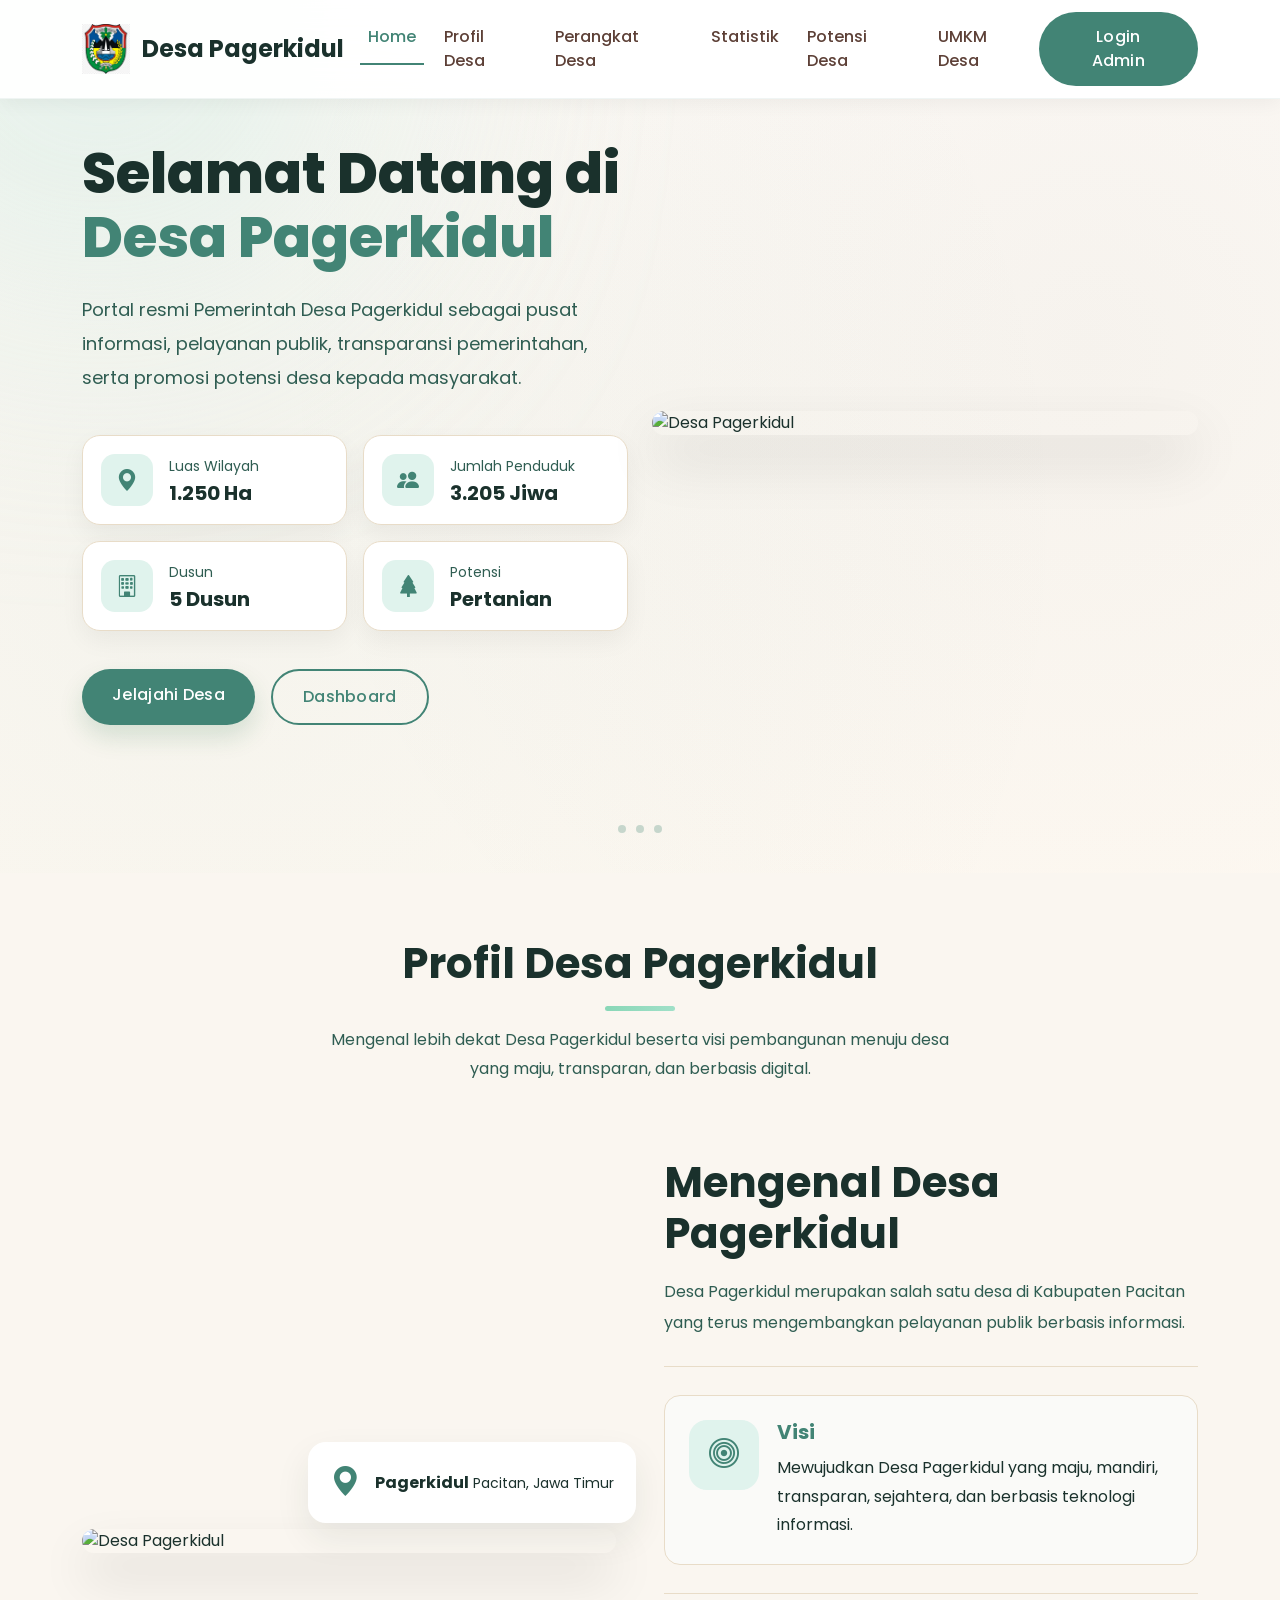
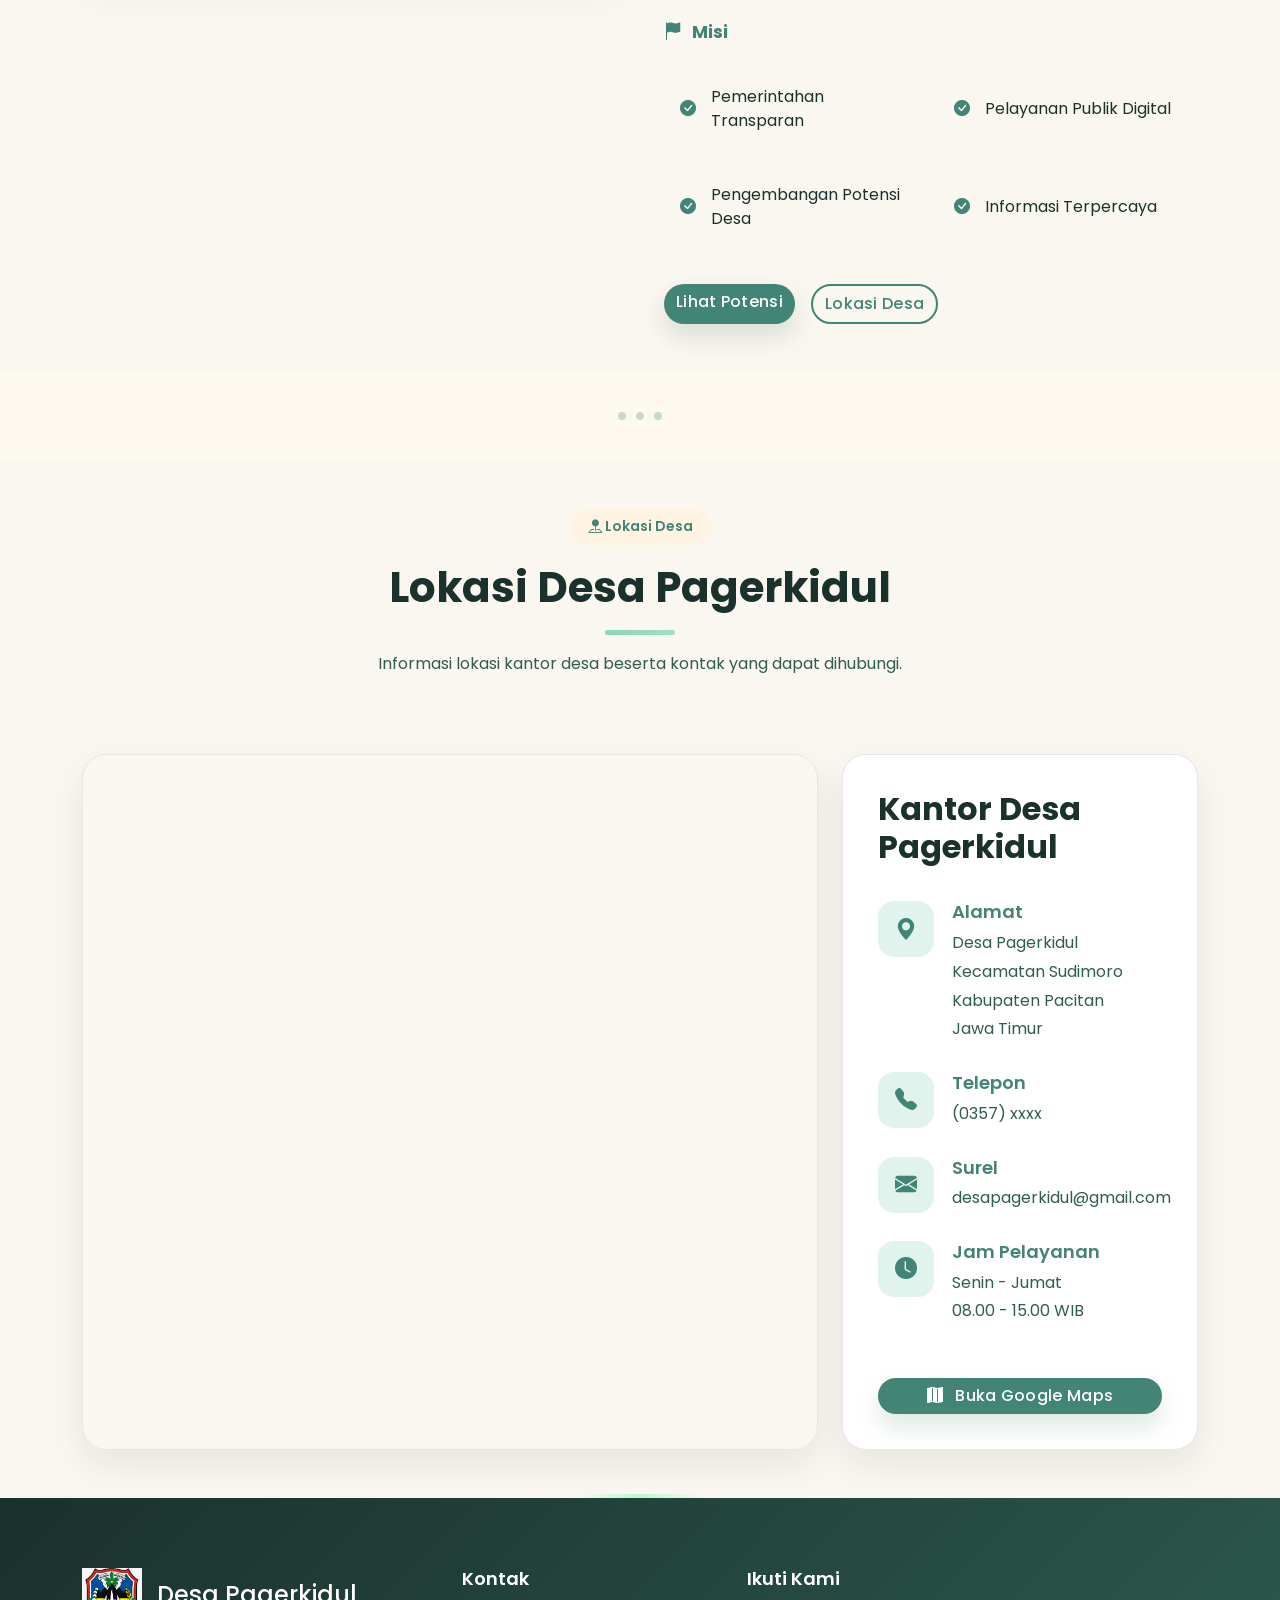
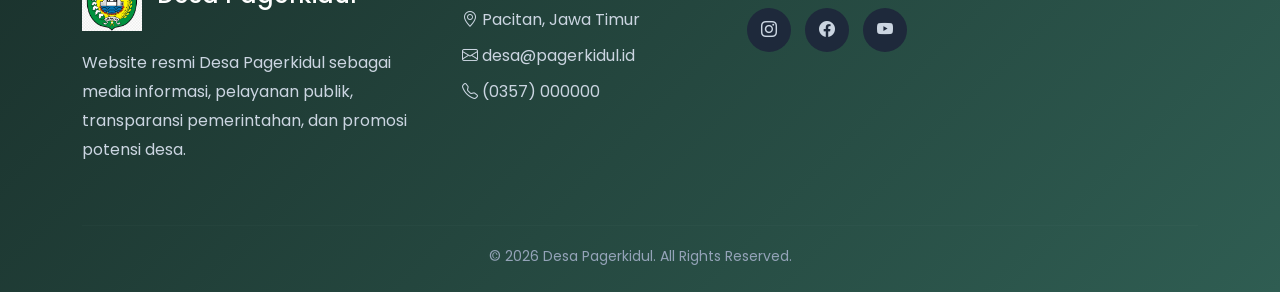
==== commit c78b12b7: "Revised. After split pages" ====
--- a/index.html
+++ b/index.html
@@ -82,9 +82,7 @@
                         <a class="nav-link" href="umkm.html">UMKM Desa</a>
                     </li>
 
-                    <li class="nav-item">
-                        <a class="nav-link" href="#lokasi">Lokasi</a>
-                    </li>
+
 
                 </ul>
 
@@ -258,7 +256,7 @@
 
                     <div class="about-divider"></div>
 
-                    <h5 class="mission-title">
+<h5 class="mission-title">
                         <i class="bi bi-flag-fill"></i>
                         Misi
                     </h5>
@@ -355,7 +353,7 @@
                         <div class="info-item">
                             <div class="info-icon"><i class="bi bi-envelope-fill"></i></div>
                             <div class="info-content">
-                                <h6>Email</h6>
+<h6>Surel</h6>
                                 <p>desapagerkidul@gmail.com</p>
                             </div>
                         </div>
@@ -412,19 +410,7 @@
 
                 </div>
 
-                <div class="col-lg-2">
-
-                    <h5>Menu</h5>
-
-                    <ul>
-                        <li><a href="#home">Home</a></li>
-                        <li><a href="profil.html">Profil Desa</a></li>
-                        <li><a href="statistik.html">Statistik</a></li>
-                        <li><a href="potensi.html">Potensi</a></li>
-                        <li><a href="umkm.html">UMKM</a></li>
-                    </ul>
-
-                </div>
+
 
                 <div class="col-lg-3">
 
--- a/assets/css/style.css
+++ b/assets/css/style.css
@@ -1845,11 +1845,12 @@
 
     width: 100%;
 
-    height: 100%;
+    height: 520px; /* Leaflet butuh tinggi fixed/terbaca */
 
     min-height: 520px;
 
 }
+
 
 .info-card {
 
